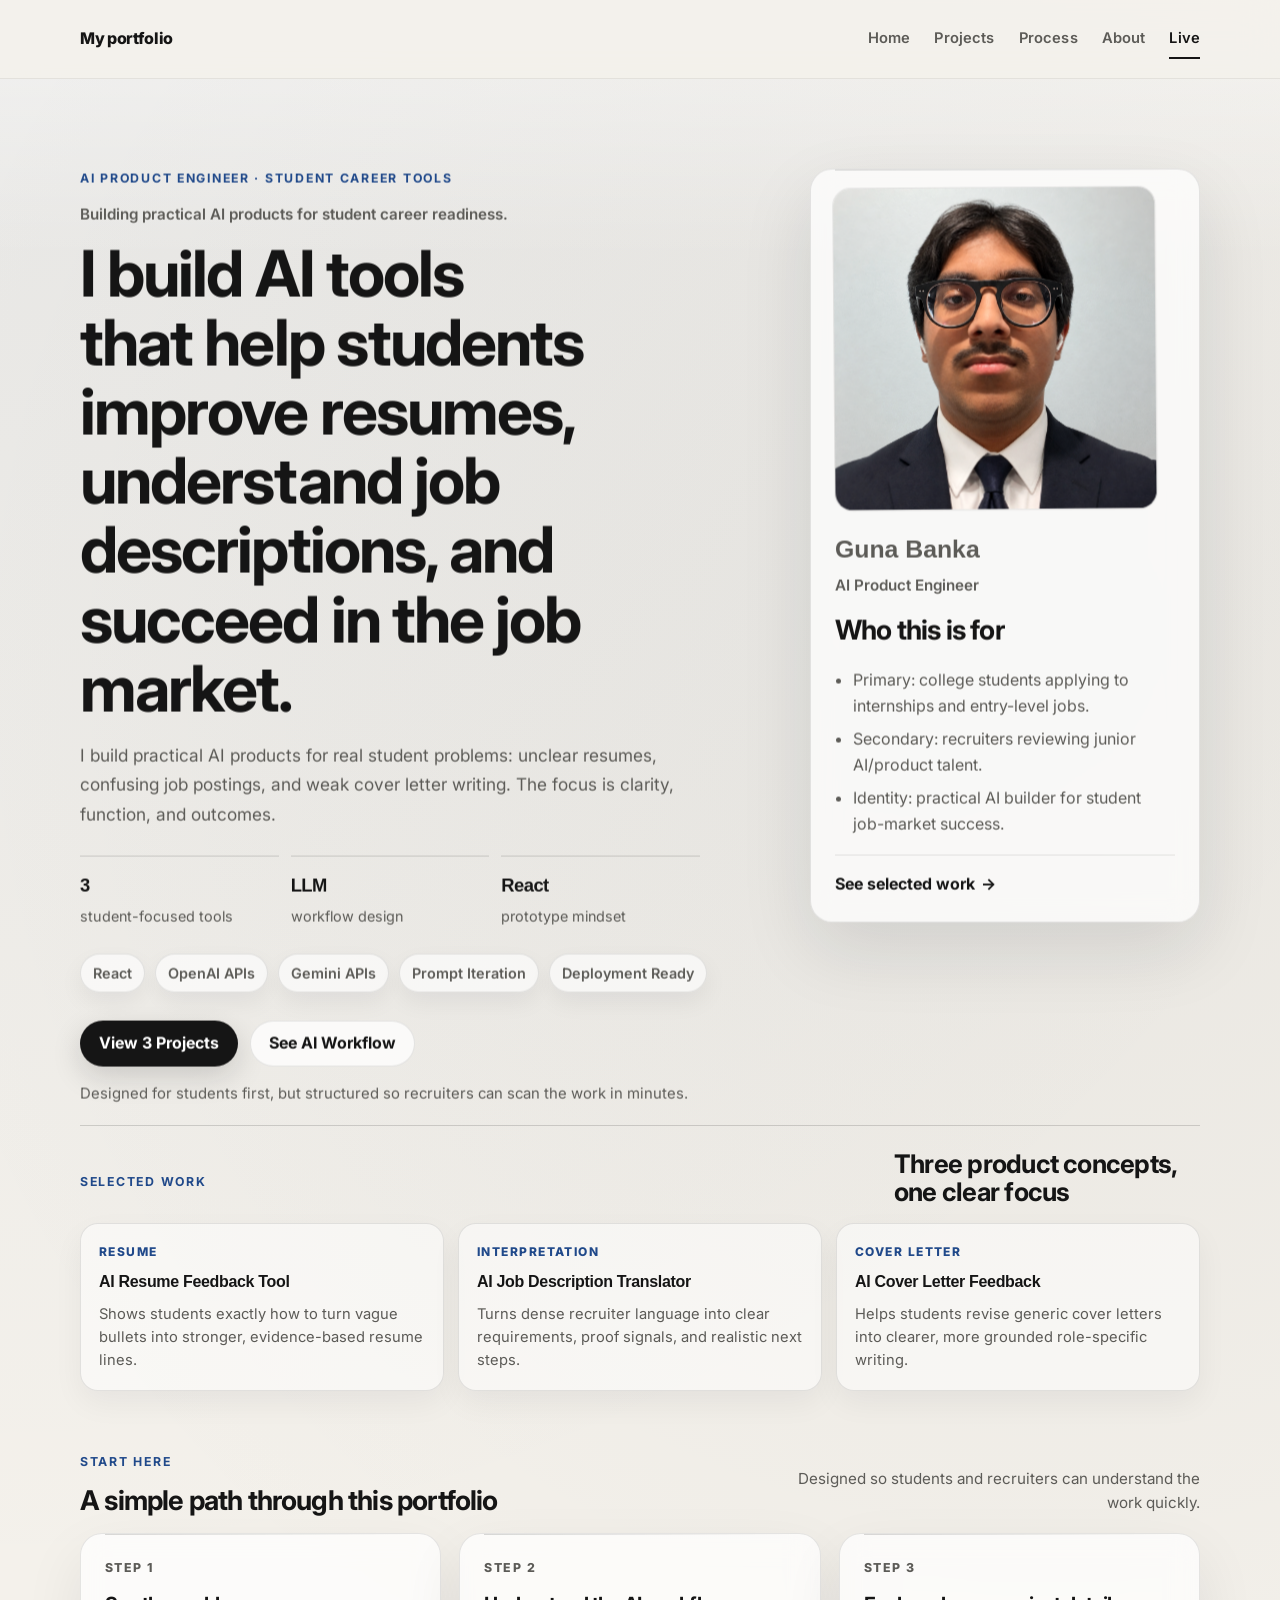
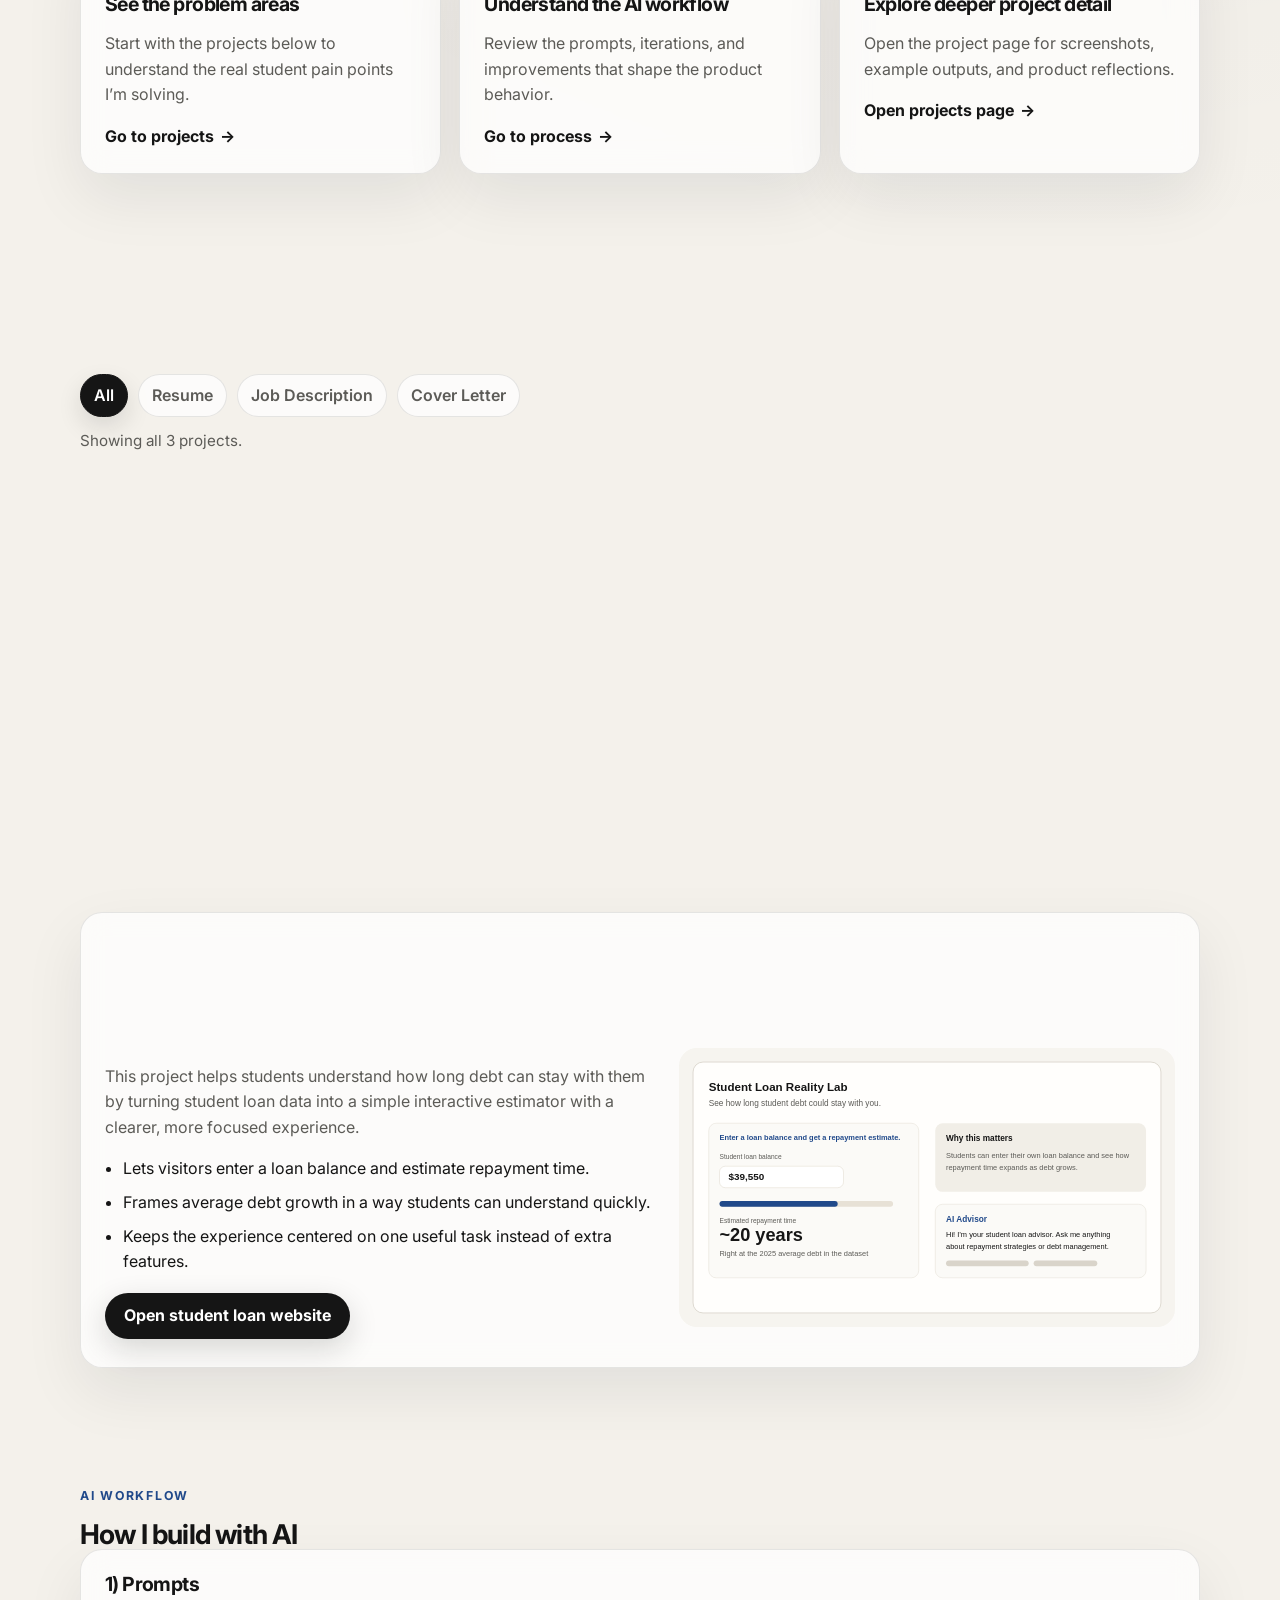
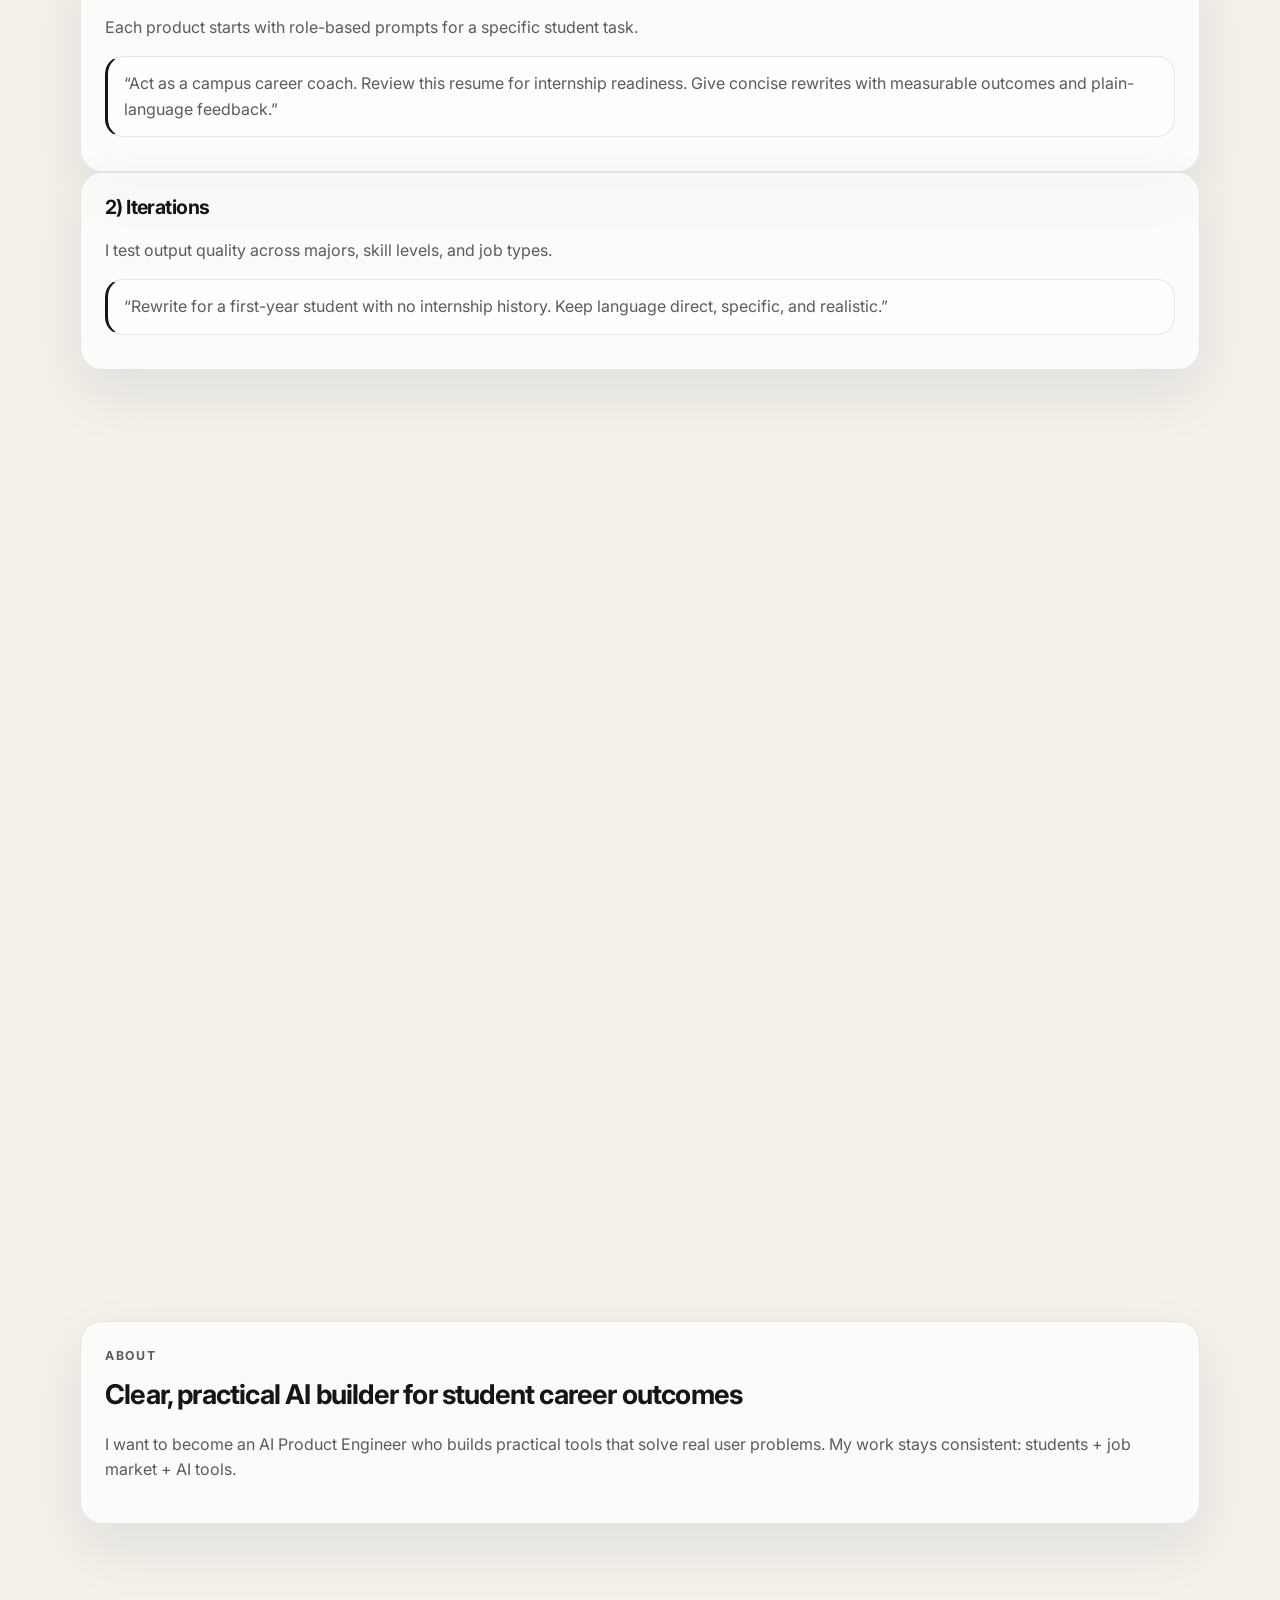
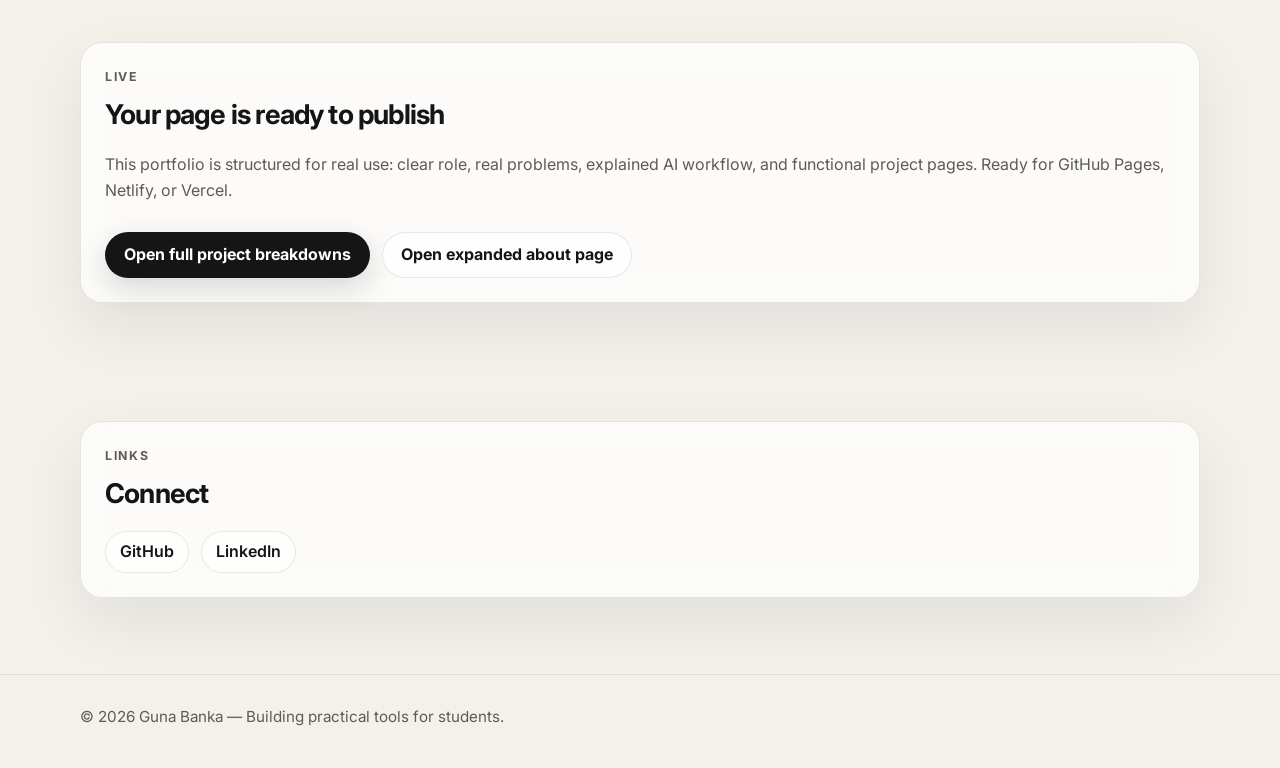
==== index.html @ b8209528 "Individual Porftfolio" ====
<!DOCTYPE html>
<html lang="en">
  <head>
    <meta charset="UTF-8" />
    <meta name="viewport" content="width=device-width, initial-scale=1.0" />
    <title>Guna Banka | AI Product Engineer</title>
    <meta
      name="description"
      content="Portfolio of Guna Banka, an AI Product Engineer building practical AI tools for students entering the job market."
    />
    <link rel="icon" href="images/favicon.svg" type="image/svg+xml" />
    <link rel="stylesheet" href="styles.css" />
  </head>
  <body>
    <a class="skip-link" href="#main">Skip to content</a>

    <header class="site-header">
      <div class="container nav-wrap">
        <a class="site-title" href="index.html">My portfolio</a>
        <button class="menu-btn" data-menu-btn aria-label="Open menu" aria-expanded="false">Menu</button>
        <nav class="nav-links" data-nav aria-label="Main navigation">
          <a href="#main" aria-current="page">Home</a>
          <a href="#proof">Projects</a>
          <a href="#process">Process</a>
          <a href="#about">About</a>
          <a href="#live">Live</a>
        </nav>
      </div>
    </header>

    <main id="main">
      <section class="hero">
        <div class="container hero-grid">
          <div class="hero-copy">
            <p class="kicker">AI Product Engineer · Student Career Tools</p>
            <p class="hero-intro">Building practical AI products for student career readiness.</p>
            <h1>I build AI tools that help students improve resumes, understand job descriptions, and succeed in the job market.</h1>
            <p class="lead">
              I build practical AI products for real student problems: unclear resumes, confusing job postings, and weak
              cover letter writing. The focus is clarity, function, and outcomes.
            </p>
            <div class="hero-meta" aria-label="Portfolio summary">
              <div class="hero-meta-item">
                <span class="hero-meta-value">3</span>
                <span class="hero-meta-label">student-focused tools</span>
              </div>
              <div class="hero-meta-item">
                <span class="hero-meta-value">LLM</span>
                <span class="hero-meta-label">workflow design</span>
              </div>
              <div class="hero-meta-item">
                <span class="hero-meta-value">React</span>
                <span class="hero-meta-label">prototype mindset</span>
              </div>
            </div>
            <div class="pill-row" aria-label="Core skills and tools">
              <span class="pill">React</span>
              <span class="pill">OpenAI APIs</span>
              <span class="pill">Gemini APIs</span>
              <span class="pill">Prompt Iteration</span>
              <span class="pill">Deployment Ready</span>
            </div>
            <div class="btn-row">
              <a class="btn btn-primary" href="#proof">View 3 Projects</a>
              <a class="btn btn-secondary" href="#process">See AI Workflow</a>
            </div>
            <p class="hero-supporting-note">Designed for students first, but structured so recruiters can scan the work in minutes.</p>
          </div>

          <aside class="card hero-card" aria-label="What problems I solve">
            <img
              class="profile-photo"
              src="images/Profile-Picture.png"
              alt="Guna Banka professional headshot"
            />
            <div class="hero-identity">
              <p class="hero-name">Guna Banka</p>
              <p class="hero-role">AI Product Engineer</p>
            </div>
            <h2>Who this is for</h2>
            <ul>
              <li>Primary: college students applying to internships and entry-level jobs.</li>
              <li>Secondary: recruiters reviewing junior AI/product talent.</li>
              <li>Identity: practical AI builder for student job-market success.</li>
            </ul>
            <div class="hero-card-footer">
              <a class="project-link" href="#proof">See selected work</a>
            </div>
          </aside>
        </div>
        <div class="container featured-strip-wrap">
          <section class="featured-strip" aria-labelledby="featured-strip-title">
            <div class="featured-strip-head">
              <p class="kicker">Selected Work</p>
              <h2 id="featured-strip-title">Three product concepts, one clear focus</h2>
            </div>
            <div class="featured-strip-grid">
              <a class="featured-item" href="projects.html#resume-feedback">
                <span class="featured-label">Resume</span>
                <strong>AI Resume Feedback Tool</strong>
                <span>Shows students exactly how to turn vague bullets into stronger, evidence-based resume lines.</span>
              </a>
              <a class="featured-item" href="projects.html#job-translator">
                <span class="featured-label">Interpretation</span>
                <strong>AI Job Description Translator</strong>
                <span>Turns dense recruiter language into clear requirements, proof signals, and realistic next steps.</span>
              </a>
              <a class="featured-item" href="projects.html#cover-letter-feedback">
                <span class="featured-label">Cover Letter</span>
                <strong>AI Cover Letter Feedback</strong>
                <span>Helps students revise generic cover letters into clearer, more grounded role-specific writing.</span>
              </a>
            </div>
          </section>
        </div>
      </section>

      <section class="section section-tight" aria-labelledby="start-here-title">
        <div class="container">
          <div class="section-head-inline">
            <div>
              <p class="kicker">Start Here</p>
              <h2 class="section-title" id="start-here-title">A simple path through this portfolio</h2>
            </div>
            <p class="section-caption">Designed so students and recruiters can understand the work quickly.</p>
          </div>
          <div class="grid journey-grid">
            <article class="card journey-card">
              <p class="step-tag">Step 1</p>
              <h3>See the problem areas</h3>
              <p>Start with the projects below to understand the real student pain points I’m solving.</p>
              <a class="project-link" href="#proof">Go to projects</a>
            </article>
            <article class="card journey-card">
              <p class="step-tag">Step 2</p>
              <h3>Understand the AI workflow</h3>
              <p>Review the prompts, iterations, and improvements that shape the product behavior.</p>
              <a class="project-link" href="#process">Go to process</a>
            </article>
            <article class="card journey-card">
              <p class="step-tag">Step 3</p>
              <h3>Explore deeper project detail</h3>
              <p>Open the project page for screenshots, example outputs, and product reflections.</p>
              <a class="project-link" href="projects.html">Open projects page</a>
            </article>
          </div>
        </div>
      </section>

      <section class="section" id="proof">
        <div class="container">
          <div class="section-head-inline">
            <div>
              <p class="kicker">Proof</p>
              <h2 class="section-title">Projects that solve real student problems</h2>
            </div>
            <p class="section-caption">Filter by task area to narrow the view.</p>
          </div>
          <div class="filter-row" role="group" aria-label="Filter projects">
            <button class="filter-btn active" data-filter="all" type="button">All</button>
            <button class="filter-btn" data-filter="resume" type="button">Resume</button>
            <button class="filter-btn" data-filter="job" type="button">Job Description</button>
            <button class="filter-btn" data-filter="cover-letter" type="button">Cover Letter</button>
          </div>
          <p class="status-text" id="filterStatus" aria-live="polite">Showing all 3 projects.</p>
          <div class="grid projects-grid">
            <article class="card project-card" data-category="resume">
              <h3>AI Resume Feedback Tool</h3>
              <p>
                Students often undersell what they have done. This tool scores resume strength, flags weak bullets, and
                rewrites them with clearer action, evidence, and impact.
              </p>
              <p class="project-meta">React + OpenAI API + scoring rubric + deployed prototype</p>
              <a class="project-link" href="projects.html#resume-feedback">View project details</a>
            </article>

            <article class="card project-card" data-category="job">
              <h3>AI Job Description Translator</h3>
              <p>
                Job postings are often written for experienced applicants. This tool translates requirements into plain
                language, highlights what proof matters, and gives students a realistic preparation plan.
              </p>
              <p class="project-meta">React + Gemini API + structured extraction + action-plan workflow</p>
              <a class="project-link" href="projects.html#job-translator">View project details</a>
            </article>

            <article class="card project-card" data-category="cover-letter">
              <h3>AI Cover Letter Feedback</h3>
              <p>
                Students struggle to make cover letters feel specific and believable. This tool rewrites weak drafts using
                job context, resume evidence, and clearer revision guidance.
              </p>
              <p class="project-meta">React + OpenAI API + grounding checks + prompt evaluation loop</p>
              <a class="project-link" href="projects.html#cover-letter-feedback">View project details</a>
            </article>
          </div>
        </div>
      </section>

      <section class="section" id="other-help">
        <div class="container card support-project-card">
          <div class="section-head-inline">
            <div>
              <p class="kicker">Other Support</p>
              <h2 class="section-title">Other ways I help students: Building a website to help students with student loan</h2>
            </div>
            <p class="section-caption">An interactive student debt estimator that makes repayment timelines easier to understand.</p>
          </div>
          <div class="support-project-grid">
            <div>
              <p>
                This project helps students understand how long debt can stay with them by turning student loan data into a
                simple interactive estimator with a clearer, more focused experience.
              </p>
              <ul class="list-check">
                <li>Lets visitors enter a loan balance and estimate repayment time.</li>
                <li>Frames average debt growth in a way students can understand quickly.</li>
                <li>Keeps the experience centered on one useful task instead of extra features.</li>
              </ul>
              <div class="btn-row">
                <a class="btn btn-primary" href="student-loans.html">Open student loan website</a>
              </div>
            </div>
            <a class="screenshot screenshot-trigger" href="student-loans.html" aria-label="Open the student loan estimator page">
              <img class="project-demo-image" src="images/student-loan-estimator-demo.svg" alt="Preview of the student loan estimator page with repayment estimate cards" />
            </a>
          </div>
        </div>
      </section>

      <section class="section" id="process">
        <div class="container">
          <p class="kicker">AI Workflow</p>
          <h2 class="section-title">How I build with AI</h2>
          <div class="about-grid">
            <article class="card">
              <h3>1) Prompts</h3>
              <p>Each product starts with role-based prompts for a specific student task.</p>
              <div class="prompt-box">
                “Act as a campus career coach. Review this resume for internship readiness. Give concise rewrites with
                measurable outcomes and plain-language feedback.”
              </div>
            </article>

            <article class="card">
              <h3>2) Iterations</h3>
              <p>I test output quality across majors, skill levels, and job types.</p>
              <div class="prompt-box">
                “Rewrite for a first-year student with no internship history. Keep language direct, specific, and realistic.”
              </div>
            </article>
          </div>

          <article class="card process-improvements">
            <h3>3) Improvements</h3>
            <ul class="list-check">
              <li>Reduced vague outputs with structured response templates.</li>
              <li>Improved relevance using job-specific context injection.</li>
              <li>Added rubric checks for clarity, accuracy, and usefulness.</li>
            </ul>
          </article>

          <article class="card ai-demo-card">
            <h3>Interactive AI Demo</h3>
            <p>Try a mini simulation of how each tool transforms student input into clearer, easier-to-understand guidance.</p>
            <p class="status-text">Pick a tool, paste sample input, then run the demo to see a student-friendly explanation, rewrite, and next step.</p>
            <label for="demoTool">Tool</label>
            <select id="demoTool" class="demo-select">
              <option value="resume">Resume Feedback</option>
              <option value="job">Job Translator</option>
              <option value="cover-letter">Cover Letter Feedback</option>
            </select>
            <label for="demoInput">Input</label>
            <textarea id="demoInput" class="demo-input" rows="4" placeholder="Paste a resume bullet, job requirement, or draft response..."></textarea>
            <div class="btn-row">
              <button class="btn btn-primary" id="runDemo" type="button">Run Demo</button>
              <button class="btn btn-secondary" id="resetDemo" type="button">Reset</button>
            </div>
            <p class="status-text" id="demoStatus" aria-live="polite">Ready for input.</p>
            <div class="output-box" id="demoOutput" aria-live="polite">Run the demo to see a plain-language explanation, improved version, and clear next step.</div>
          </article>
        </div>
      </section>

      <section class="section" id="about">
        <div class="container card">
          <p class="kicker">About</p>
          <h2>Clear, practical AI builder for student career outcomes</h2>
          <p>
            I want to become an AI Product Engineer who builds practical tools that solve real user problems. My work
            stays consistent: students + job market + AI tools.
          </p>
        </div>
      </section>

      <section class="section" id="live">
        <div class="container card">
          <p class="kicker">Live</p>
          <h2>Your page is ready to publish</h2>
          <p>
            This portfolio is structured for real use: clear role, real problems, explained AI workflow, and functional
            project pages. Ready for GitHub Pages, Netlify, or Vercel.
          </p>
          <div class="btn-row">
            <a class="btn btn-primary" href="projects.html">Open full project breakdowns</a>
            <a class="btn btn-secondary" href="about.html">Open expanded about page</a>
          </div>
        </div>
      </section>

      <section class="section">
        <div class="container card">
          <p class="kicker">Links</p>
          <h2>Connect</h2>
          <div class="external-links" aria-label="Portfolio links">
            <a class="ext-link" href="https://github.com/gdb22" target="_blank" rel="noopener noreferrer">GitHub</a>
            <a
              class="ext-link"
              href="https://www.linkedin.com/in/guna-banka-785179269/"
              target="_blank"
              rel="noopener noreferrer"
              >LinkedIn</a
            >
          </div>
        </div>
      </section>
    </main>

    <footer class="site-footer">
      <div class="container">© <span data-year></span> Guna Banka — Building practical tools for students.</div>
    </footer>

    <button class="back-to-top" type="button" id="backToTop" aria-label="Back to top">↑ Top</button>

    <script src="script.js"></script>
  </body>
</html>
---- styles.css ----
@import url("https://fonts.googleapis.com/css2?family=Inter:wght@400;500;600;700;800&display=swap");

:root {
  --bg: #f7f9ff;
  --surface: #ffffff;
  --surface-2: #eef4ff;
  --text: #111827;
  --muted: #44506a;
  --brand: #2563eb;
  --brand-2: #7c3aed;
  --ring: rgba(124, 58, 237, 0.35);
  --border: rgba(37, 99, 235, 0.2);
  --max: 1080px;
}

* {
  box-sizing: border-box;
}

html,
body {
  margin: 0;
  padding: 0;
  background: radial-gradient(circle at 85% 10%, rgba(124, 58, 237, 0.12), transparent 35%),
    radial-gradient(circle at 10% 20%, rgba(37, 99, 235, 0.12), transparent 30%), var(--bg);
  color: var(--text);
  font-family: "Inter", ui-sans-serif, system-ui, -apple-system, Segoe UI, Roboto, Helvetica, Arial, sans-serif;
  line-height: 1.6;
  scroll-behavior: smooth;
}

body.has-modal-open {
  overflow: hidden;
}

a {
  color: inherit;
  text-decoration: none;
}
@import url("https://fonts.googleapis.com/css2?family=Inter:wght@400;500;600;700;800&family=Manrope:wght@600;700;800&display=swap");

:root {
  --bg: #f4f1eb;
  --surface: rgba(255, 255, 255, 0.72);
  --surface-solid: #fbfaf7;
  --surface-2: #efebe4;
  --text: #151515;
  --muted: #5c5b57;
  --brand: #20498a;
  --brand-2: #0f1720;
  --ring: rgba(32, 73, 138, 0.24);
  --border: rgba(21, 21, 21, 0.1);
  --border-strong: rgba(21, 21, 21, 0.16);
  --shadow: 0 24px 60px rgba(16, 24, 40, 0.08);
  --max: 1120px;
  --radius: 22px;
  --reveal-distance-y: 28px;
  --reveal-distance-x: 34px;
  --reveal-scale-start: 0.94;
}

* {
  box-sizing: border-box;
}

html,
body {
  margin: 0;
  padding: 0;
  min-height: 100%;
  background:
    linear-gradient(to bottom, rgba(255, 255, 255, 0.45), rgba(255, 255, 255, 0)) 0 0 / 100% 260px no-repeat,
    radial-gradient(circle at top left, rgba(32, 73, 138, 0.06), transparent 28%),
    radial-gradient(circle at 82% 12%, rgba(15, 23, 32, 0.05), transparent 24%),
    var(--bg);
  color: var(--text);
  font-family: "Inter", ui-sans-serif, system-ui, -apple-system, BlinkMacSystemFont, "Segoe UI", sans-serif;
  line-height: 1.6;
  scroll-behavior: smooth;
}

body.has-modal-open {
  overflow: hidden;
}

a {
  color: inherit;
  text-decoration: none;
}

img {
  display: block;
  max-width: 100%;
}

.container {
  width: min(92%, var(--max));
  margin: 0 auto;
}

.skip-link {
  position: absolute;
  left: -9999px;
}

.skip-link:focus {
  left: 14px;
  top: 14px;
  z-index: 60;
  background: var(--surface-solid);
  border: 1px solid var(--border-strong);
  border-radius: 999px;
  padding: 9px 14px;
}

.site-header {
  position: sticky;
  top: 0;
  z-index: 30;
  background: rgba(244, 241, 235, 0.84);
  backdrop-filter: blur(18px);
  border-bottom: 1px solid rgba(21, 21, 21, 0.07);
}

.scroll-progress {
  --scroll-progress: 0;
  position: fixed;
  top: 0;
  left: 0;
  z-index: 80;
  width: 100%;
  height: 3px;
  pointer-events: none;
  transform-origin: left center;
  transform: scaleX(var(--scroll-progress));
  background: var(--progress-gradient, linear-gradient(90deg, var(--brand), var(--brand-2)));
  box-shadow: 0 0 18px rgba(32, 73, 138, 0.3);
}

body[data-page="home"] {
  --progress-gradient: linear-gradient(90deg, #20498a, #0f1720);
}

body[data-page="projects"] {
  --progress-gradient: linear-gradient(90deg, #20498a, #7c3aed);
}

body[data-page="about"] {
  --progress-gradient: linear-gradient(90deg, #4b5563, #20498a);
}

body[data-page="student-loans"] {
  --progress-gradient: linear-gradient(90deg, #20498a, #16a34a);
}

.nav-wrap {
  display: flex;
  align-items: center;
  justify-content: space-between;
  gap: 18px;
  min-height: 78px;
}

.brand {
  font-weight: 800;
  letter-spacing: 0.02em;
}

.brand span {
  color: var(--brand);
}

.nav-spacer {
  width: 1px;
  height: 1px;
}

.site-title {
  color: var(--text);
  font-family: "Manrope", "Inter", ui-sans-serif, system-ui, sans-serif;
  font-size: 1rem;
  font-weight: 800;
  letter-spacing: -0.02em;
}

.menu-btn {
  display: none;
  border: 1px solid var(--border);
  border-radius: 999px;
  background: rgba(255, 255, 255, 0.8);
  color: var(--text);
  font: inherit;
  font-weight: 600;
  padding: 9px 14px;
}

.nav-links {
  display: flex;
  align-items: center;
  gap: 24px;
}

.nav-links a {
  position: relative;
  color: var(--muted);
  font-size: 0.92rem;
  font-weight: 600;
  letter-spacing: 0.01em;
}

.nav-links a::after {
  content: "";
  position: absolute;
  left: 0;
  right: 0;
  bottom: -8px;
  height: 2px;
  background: var(--text);
  transform: scaleX(0);
  transform-origin: left;
  transition: transform 0.2s ease;
}

.nav-links a:hover,
.nav-links a[aria-current="page"] {
  color: var(--text);
}

.nav-links a:hover::after,
.nav-links a[aria-current="page"]::after {
  transform: scaleX(1);
}

.hero {
  padding: 92px 0 42px;
}

.hero-grid {
  display: grid;
  grid-template-columns: minmax(0, 1.28fr) minmax(320px, 0.72fr);
  gap: 36px;
  align-items: start;
}

.hero-copy {
  max-width: 720px;
}

.hero-premium {
  --hero-copy-shift: 0px;
  --hero-card-shift: 0px;
  --hero-photo-shift: 0px;
  --hero-photo-rotate: 0deg;
}

.hero-premium .hero-copy {
  transform: translate3d(0, var(--hero-copy-shift), 0);
  transition: transform 0.22s linear;
  will-change: transform;
}

.hero-premium .hero-card {
  transform: translate3d(0, var(--hero-card-shift), 0);
  transition: transform 0.22s linear, box-shadow 0.22s ease, border-color 0.22s ease;
  will-change: transform;
}

.hero-layer {
  opacity: 0;
  transform: translate3d(0, 18px, 0);
  filter: blur(8px);
  transition:
    opacity 0.72s cubic-bezier(0.22, 1, 0.36, 1),
    transform 0.9s cubic-bezier(0.22, 1, 0.36, 1),
    filter 0.7s ease;
  transition-delay: var(--hero-layer-delay, 0ms);
}

.hero-loaded .hero-layer {
  opacity: 1;
  transform: translate3d(0, 0, 0);
  filter: blur(0);
}

.kicker {
  margin: 0 0 14px;
  color: var(--brand);
  font-size: 0.77rem;
  font-weight: 700;
  letter-spacing: 0.14em;
  text-transform: uppercase;
}

.hero-intro {
  margin: 0 0 12px;
  color: var(--muted);
  font-size: 0.95rem;
  font-weight: 600;
}

h1,
h2,
h3,
h4 {
  margin-top: 0;
  color: var(--text);
  font-family: "Manrope", "Inter", ui-sans-serif, system-ui, sans-serif;
  line-height: 1.08;
  letter-spacing: -0.03em;
}

h1 {
  max-width: 12ch;
  margin-bottom: 18px;
  font-size: clamp(2.9rem, 5vw, 5.2rem);
}

h2 {
  font-size: clamp(1.7rem, 2vw, 2.15rem);
}

h3 {
  font-size: 1.22rem;
}

h4 {
  margin: 18px 0 10px;
  font-size: 0.98rem;
  letter-spacing: -0.01em;
}

.lead {
  max-width: 60ch;
  margin: 0;
  color: var(--muted);
  font-size: 1.08rem;
  line-height: 1.72;
}

.hero-meta {
  display: grid;
  grid-template-columns: repeat(3, minmax(0, 1fr));
  gap: 12px;
  max-width: 620px;
  margin-top: 26px;
}

.hero-meta-item {
  padding-top: 14px;
  border-top: 1px solid var(--border-strong);
}

.hero-loaded .hero-meta-item {
  transition-delay: var(--hero-layer-delay, 0ms);
}

.hero-meta-value {
  display: block;
  margin-bottom: 4px;
  color: var(--text);
  font-family: "Manrope", sans-serif;
  font-size: 1.15rem;
  font-weight: 800;
  letter-spacing: -0.03em;
}

.hero-meta-label {
  color: var(--muted);
  font-size: 0.9rem;
}

.card {
  background: var(--surface);
  border: 1px solid var(--border);
  border-radius: var(--radius);
  padding: 24px;
  box-shadow: var(--shadow);
  backdrop-filter: blur(14px);
  transition: transform 0.18s ease, box-shadow 0.18s ease, border-color 0.18s ease;
}

.card:hover {
  transform: translateY(-3px);
  border-color: var(--border-strong);
  box-shadow: 0 28px 70px rgba(16, 24, 40, 0.1);
}

.hero-card {
  position: relative;
  padding-top: 22px;
}

.hero-card::before,
.journey-card::before,
.project-card::before,
.ai-demo-card::before,
.process-improvements::before {
  content: "";
  position: absolute;
  left: 24px;
  right: 24px;
  top: 0;
  height: 1px;
  background: linear-gradient(90deg, var(--text), rgba(21, 21, 21, 0));
  opacity: 0.16;
}

.hero-card ul {
  margin: 0;
  padding-left: 18px;
  color: var(--muted);
}

.hero-card li + li {
  margin-top: 8px;
}

.hero-identity {
  margin-bottom: 18px;
}

.hero-name {
  margin: 0;
  font-family: "Manrope", sans-serif;
  font-size: 1.55rem;
  font-weight: 800;
}

.hero-role {
  margin: 4px 0 0;
  color: var(--muted);
  font-size: 0.95rem;
  font-weight: 600;
}

.hero-card-footer {
  margin-top: 18px;
  padding-top: 16px;
  border-top: 1px solid var(--border);
}

.profile-photo {
  width: 100%;
  max-width: 320px;
  aspect-ratio: 1 / 1;
  object-fit: cover;
  border-radius: 18px;
  border: 1px solid var(--border);
  margin-bottom: 18px;
  filter: saturate(0.96) contrast(1.02);
}

.hero-premium .profile-photo {
  transform: translate3d(0, var(--hero-photo-shift), 0) rotate(var(--hero-photo-rotate)) scale(1.01);
  transition: transform 0.24s linear, filter 0.22s ease;
  will-change: transform;
}

.hero-loaded .profile-photo {
  filter: saturate(1.02) contrast(1.03);
}

.pill-row {
  display: flex;
  flex-wrap: wrap;
  gap: 10px;
  margin-top: 24px;
}

.pill {
  border: 1px solid var(--border);
  border-radius: 999px;
  background: rgba(255, 255, 255, 0.62);
  padding: 7px 12px;
  color: var(--muted);
  font-size: 0.9rem;
  font-weight: 600;
}

.hero-loaded .pill {
  box-shadow: 0 10px 24px rgba(16, 24, 40, 0.06);
}

.btn-row {
  display: flex;
  flex-wrap: wrap;
  gap: 12px;
  margin-top: 28px;
}

.hero-supporting-note {
  margin: 16px 0 0;
  color: var(--muted);
  font-size: 0.93rem;
}

.btn,
.ext-link,
.jump-link,
.filter-btn,
.back-to-top {
  transition: transform 0.2s ease, background-color 0.2s ease, border-color 0.2s ease, color 0.2s ease, box-shadow 0.2s ease;
}

.btn {
  position: relative;
  display: inline-flex;
  align-items: center;
  justify-content: center;
  gap: 8px;
  min-height: 46px;
  border-radius: 999px;
  padding: 0 18px;
  border: 1px solid transparent;
  font: inherit;
  font-weight: 700;
  overflow: hidden;
}

.btn::after {
  content: "";
  position: absolute;
  inset: 0;
  background: linear-gradient(120deg, transparent 16%, rgba(255, 255, 255, 0.16), transparent 54%);
  transform: translateX(-130%);
  transition: transform 0.55s ease;
}

.btn:hover,
.ext-link:hover,
.jump-link:hover,
.filter-btn:hover,
.back-to-top:hover {
  transform: translateY(-2px);
}

.btn:hover::after {
  transform: translateX(130%);
}

.btn:active,
.ext-link:active,
.jump-link:active,
.filter-btn:active,
.back-to-top:active,
.screenshot-trigger:active {
  transform: translateY(0);
}

.btn-primary {
  background: var(--text);
  color: #fff;
  box-shadow: 0 10px 30px rgba(21, 21, 21, 0.16);
}

.btn-secondary {
  background: rgba(255, 255, 255, 0.76);
  border-color: var(--border);
  color: var(--text);
}

.external-links {
  display: flex;
  flex-wrap: wrap;
  gap: 12px;
  margin-top: 10px;
}

.ext-link,
.jump-link {
  display: inline-flex;
  align-items: center;
  min-height: 42px;
  padding: 0 14px;
  border: 1px solid var(--border);
  border-radius: 999px;
  background: rgba(255, 255, 255, 0.64);
  color: var(--text);
  font-weight: 600;
}

.ext-link:hover,
.jump-link:hover {
  border-color: var(--border-strong);
  box-shadow: 0 10px 24px rgba(16, 24, 40, 0.08);
}

.btn:focus-visible,
.nav-links a:focus-visible,
.menu-btn:focus-visible,
.project-link:focus-visible,
.ext-link:focus-visible,
.filter-btn:focus-visible,
.demo-select:focus-visible,
.demo-input:focus-visible,
.jump-link:focus-visible,
.screenshot-trigger:focus-visible,
.back-to-top:focus-visible,
.lightbox-close:focus-visible {
  outline: 3px solid var(--ring);
  outline-offset: 2px;
}

.featured-strip-wrap {
  margin-top: 28px;
}

.featured-strip {
  border-top: 1px solid var(--border-strong);
  padding-top: 24px;
}

.featured-strip-head {
  display: flex;
  align-items: end;
  justify-content: space-between;
  gap: 18px;
  margin-bottom: 18px;
}

.featured-strip-head h2 {
  max-width: 18ch;
  margin: 0;
  font-size: clamp(1.35rem, 2vw, 1.7rem);
}

.featured-strip-grid {
  display: grid;
  grid-template-columns: repeat(3, minmax(0, 1fr));
  gap: 14px;
}

.featured-item {
  display: grid;
  gap: 8px;
  min-height: 100%;
  padding: 18px;
  border: 1px solid var(--border);
  border-radius: 18px;
  background: rgba(255, 255, 255, 0.5);
  box-shadow: 0 12px 30px rgba(16, 24, 40, 0.05);
  transition: transform 0.22s ease, border-color 0.22s ease, box-shadow 0.22s ease, background-color 0.22s ease;
}

.featured-item:hover {
  transform: translateY(-3px);
  border-color: var(--border-strong);
  background: rgba(255, 255, 255, 0.74);
  box-shadow: 0 18px 36px rgba(16, 24, 40, 0.08);
}

.featured-item strong {
  color: var(--text);
  font-family: "Manrope", sans-serif;
  font-size: 1rem;
  letter-spacing: -0.02em;
}

.featured-item span:last-child {
  color: var(--muted);
  font-size: 0.92rem;
  line-height: 1.55;
}

.featured-label {
  color: var(--brand);
  font-size: 0.75rem;
  font-weight: 800;
  letter-spacing: 0.12em;
  text-transform: uppercase;
}

.support-project-grid {
  display: grid;
  grid-template-columns: minmax(0, 1fr) minmax(320px, 0.9fr);
  gap: 22px;
  align-items: start;
}

.support-project-card .btn-row {
  margin-top: 18px;
}

.section {
  padding: 42px 0 76px;
}

.story-section {
  transition: opacity 0.45s ease, transform 0.45s ease;
}

.story-section.section-in-view {
  opacity: 1;
}

.story-section.section-in-view .section-title,
.story-section.section-in-view h2,
.story-section.section-in-view h3 {
  text-shadow: 0 8px 28px rgba(255, 255, 255, 0.14);
}

body[data-page="projects"] .story-section.section-in-view .section-title,
body[data-page="projects"] .story-section.section-in-view h2,
body[data-page="projects"] .story-section.section-in-view h3 {
  text-shadow: 0 10px 28px rgba(124, 58, 237, 0.12);
}

body[data-page="about"] .story-section.section-in-view .section-title,
body[data-page="about"] .story-section.section-in-view h2,
body[data-page="about"] .story-section.section-in-view h3 {
  text-shadow: none;
}

.section-tight {
  padding-top: 8px;
}

.section-title {
  margin-bottom: 0;
}

.section-head-inline {
  display: flex;
  align-items: end;
  justify-content: space-between;
  gap: 18px;
  margin-bottom: 18px;
}

.section-caption,
.status-text,
.mini-label,
.breadcrumb {
  margin: 0;
  color: var(--muted);
  font-size: 0.95rem;
}

.section-caption {
  max-width: 26rem;
  text-align: right;
}

.grid {
  display: grid;
  gap: 18px;
}

.journey-grid,
.projects-grid,
.about-grid {
  grid-template-columns: repeat(3, minmax(0, 1fr));
}

.about-grid {
  grid-template-columns: repeat(2, minmax(0, 1fr));
}

.journey-card,
.project-card {
  position: relative;
  min-height: 100%;
}

.step-tag {
  margin: 0 0 16px;
  color: var(--brand);
  font-size: 0.77rem;
  font-weight: 800;
  letter-spacing: 0.12em;
  text-transform: uppercase;
}

.breadcrumb {
  margin-bottom: 18px;
}

.breadcrumb a {
  color: var(--text);
}

.project-jump-nav {
  display: flex;
  flex-wrap: wrap;
  gap: 10px;
  margin-top: 24px;
}

.filter-row {
  display: flex;
  flex-wrap: wrap;
  gap: 10px;
  margin-bottom: 12px;
}

.filter-btn {
  border: 1px solid var(--border);
  border-radius: 999px;
  background: rgba(255, 255, 255, 0.72);
  color: var(--muted);
  cursor: pointer;
  font: inherit;
  font-weight: 600;
  padding: 8px 13px;
}

.filter-btn.active {
  background: var(--text);
  border-color: var(--text);
  color: #fff;
  box-shadow: 0 10px 24px rgba(21, 21, 21, 0.12);
}

.project-card h3,
.journey-card h3 {
  margin-bottom: 10px;
}

.project-card p,
.journey-card p,
.card p {
  color: var(--muted);
}

.project-meta {
  margin-bottom: 14px;
  color: var(--text);
  font-size: 0.87rem;
  font-weight: 700;
  letter-spacing: 0.02em;
  text-transform: uppercase;
}

.project-link {
  display: inline-flex;
  align-items: center;
  gap: 6px;
  color: var(--text);
  font-weight: 700;
}

.project-link::after {
  content: "→";
  transition: transform 0.18s ease;
}

.project-link:hover::after {
  transform: translateX(3px);
}

.project-card.is-hidden {
  display: none;
}

.process-improvements,
.ai-demo-card {
  position: relative;
  margin-top: 18px;
}

.demo-select,
.demo-input {
  width: 100%;
  margin-top: 6px;
  margin-bottom: 14px;
  border: 1px solid var(--border);
  border-radius: 18px;
  background: rgba(255, 255, 255, 0.72);
  color: var(--text);
  font: inherit;
  padding: 12px 14px;
}

.demo-input {
  min-height: 108px;
  resize: vertical;
}

.scroll-parallax {
  transform: translate3d(0, var(--parallax-y, 0px), 0);
  transition: transform 0.18s linear;
  will-change: transform;
}

.reveal {
  --reveal-delay: 0ms;
  opacity: 0;
  filter: blur(10px);
  transform: translate3d(0, var(--reveal-distance-y), 0) scale(calc(var(--reveal-scale-start) + 0.045));
  transition:
    opacity 0.8s cubic-bezier(0.22, 1, 0.36, 1),
    transform 0.9s cubic-bezier(0.22, 1, 0.36, 1),
    filter 0.75s ease;
  transition-delay: var(--reveal-delay);
}

.reveal[data-reveal="left"] {
  transform: translate3d(calc(var(--reveal-distance-x) * -1), 0, 0) scale(calc(var(--reveal-scale-start) + 0.045));
}

.reveal[data-reveal="right"] {
  transform: translate3d(var(--reveal-distance-x), 0, 0) scale(calc(var(--reveal-scale-start) + 0.045));
}

.reveal[data-reveal="up"] {
  transform: translate3d(0, var(--reveal-distance-y), 0) scale(calc(var(--reveal-scale-start) + 0.045));
}

.reveal[data-reveal="scale"] {
  transform: translate3d(0, calc(var(--reveal-distance-y) * 0.64), 0) scale(var(--reveal-scale-start));
}

.reveal.visible {
  opacity: 1;
  filter: blur(0);
  transform: translate3d(0, 0, 0) scale(1);
}

.section-in-view .card,
.section-in-view .project-card,
.section-in-view .screenshot {
  box-shadow: 0 28px 72px rgba(16, 24, 40, 0.11);
}

body[data-page="about"] .section-in-view .card,
body[data-page="about"] .section-in-view .project-card,
body[data-page="about"] .section-in-view .screenshot {
  box-shadow: 0 22px 56px rgba(16, 24, 40, 0.08);
}

body[data-page="projects"] .section-in-view .card,
body[data-page="projects"] .section-in-view .project-card,
body[data-page="projects"] .section-in-view .screenshot {
  box-shadow: 0 32px 82px rgba(32, 73, 138, 0.12);
}

.page-hero {
  padding: 84px 0 24px;
}

.page-hero .lead {
  max-width: 54rem;
}

.loan-hero-grid,
.loan-tool-grid,
.loan-results-grid {
  display: grid;
  gap: 18px;
}

.loan-hero-grid {
  grid-template-columns: minmax(0, 1.2fr) minmax(320px, 0.8fr);
  align-items: start;
}

.loan-tool-grid {
  grid-template-columns: minmax(280px, 0.92fr) minmax(0, 1.08fr);
  align-items: start;
}

.loan-results-grid {
  grid-template-columns: repeat(3, minmax(0, 1fr));
}

.loan-summary-card,
.loan-result-card {
  min-height: 100%;
}

.loan-tool-card {
  padding: 28px;
}

.loan-tool-card label {
  display: inline-block;
  margin-bottom: 8px;
  color: var(--text);
  font-size: 0.95rem;
  font-weight: 700;
}

.loan-range {
  width: 100%;
  margin-top: 4px;
  accent-color: var(--brand);
}

.loan-result-card h3 {
  margin-bottom: 8px;
  font-size: clamp(1.45rem, 2vw, 1.9rem);
}

.loan-result-card p {
  margin-bottom: 0;
}

.screenshot {
  aspect-ratio: 16 / 9;
  margin-bottom: 16px;
  overflow: hidden;
  border: 1px solid var(--border);
  border-radius: 18px;
  background: #f6f4ef;
  box-shadow: inset 0 0 0 1px rgba(255, 255, 255, 0.65);
}

.screenshot-trigger {
  width: 100%;
  padding: 0;
  border: 0;
  cursor: zoom-in;
  transition: transform 0.22s ease, box-shadow 0.22s ease;
}

.screenshot-trigger:hover {
  transform: translateY(-2px);
  box-shadow: 0 16px 34px rgba(16, 24, 40, 0.08);
}

.project-demo-image {
  width: 100%;
  height: 100%;
  object-fit: cover;
}

.project-visual-note {
  margin: -2px 0 22px;
  padding: 15px 17px;
  border: 1px solid rgba(21, 21, 21, 0.08);
  border-radius: 16px;
  background: rgba(255, 255, 255, 0.56);
}

.project-visual-note p {
  margin: 0;
  color: var(--muted);
  line-height: 1.62;
}

.project-visual-label {
  margin-bottom: 6px !important;
  color: var(--text) !important;
  font-size: 0.8rem;
  font-weight: 800;
  letter-spacing: 0.1em;
  text-transform: uppercase;
}

.prompt-box,
.output-box {
  border-radius: 18px;
  border: 1px solid var(--border);
  background: rgba(255, 255, 255, 0.62);
}

.prompt-box {
  margin: 10px 0;
  padding: 14px 16px;
  color: var(--muted);
  border-left: 3px solid var(--text);
}

.output-box {
  padding: 14px 16px;
  margin: 12px 0 16px;
}

.demo-result {
  display: grid;
  gap: 14px;
}

.demo-result-label {
  margin: 0;
  color: var(--brand);
  font-size: 0.78rem;
  font-weight: 800;
  letter-spacing: 0.12em;
  text-transform: uppercase;
}

.demo-result-summary {
  margin: 0;
  color: var(--text);
  font-weight: 700;
}

.demo-result-section {
  padding-top: 12px;
  border-top: 1px solid rgba(21, 21, 21, 0.08);
}

.demo-result-section h4 {
  margin-top: 0;
}

.demo-result-rewrite {
  border-left: 3px solid var(--brand);
  border-radius: 0 14px 14px 0;
  background: rgba(32, 73, 138, 0.06);
  padding: 12px 14px;
  color: var(--text);
  font-weight: 500;
}

.demo-result-list {
  color: var(--muted);
}

.output-box p {
  margin: 0 0 8px;
}

.output-box p:last-child {
  margin-bottom: 0;
}

.list-check {
  margin: 0;
  padding-left: 18px;
}

.list-check li + li {
  margin-top: 8px;
}

.site-footer {
  border-top: 1px solid rgba(21, 21, 21, 0.08);
  padding: 30px 0 38px;
  color: var(--muted);
  font-size: 0.95rem;
}

.back-to-top {
  position: fixed;
  right: 18px;
  bottom: 18px;
  z-index: 40;
  border: 1px solid var(--border-strong);
  border-radius: 999px;
  background: rgba(21, 21, 21, 0.94);
  color: #fff;
  padding: 10px 14px;
  font-weight: 700;
  opacity: 0;
  pointer-events: none;
  transform: translateY(10px);
}

.btn.is-running {
  pointer-events: none;
  opacity: 0.92;
}

.btn.is-running::after {
  transform: translateX(130%);
  animation: buttonShimmer 1.1s linear infinite;
}

@keyframes buttonShimmer {
  0% {
    transform: translateX(-130%);
  }
  100% {
    transform: translateX(130%);
  }
}

.back-to-top.visible {
  opacity: 1;
  pointer-events: auto;
  transform: translateY(0);
}

.lightbox {
  position: fixed;
  inset: 0;
  z-index: 60;
}

.lightbox-backdrop {
  position: absolute;
  inset: 0;
  background: rgba(15, 23, 32, 0.72);
}

.lightbox-dialog {
  position: relative;
  width: min(92vw, 1120px);
  margin: 4vh auto;
  padding: 14px;
  border-radius: 24px;
  background: #fff;
  box-shadow: 0 30px 80px rgba(16, 24, 40, 0.3);
}

.lightbox-close {
  position: absolute;
  top: 12px;
  right: 12px;
  width: 40px;
  height: 40px;
  border: 1px solid var(--border);
  border-radius: 999px;
  background: rgba(255, 255, 255, 0.96);
  color: var(--text);
  font-size: 1.5rem;
  cursor: pointer;
}

.lightbox-image {
  width: 100%;
  height: auto;
  border-radius: 16px;
}

@media (prefers-reduced-motion: reduce) {
  *,
  *::before,
  *::after {
    animation: none !important;
    transition-duration: 0.01ms !important;
    scroll-behavior: auto !important;
  }

  .reveal {
    opacity: 1;
    filter: none;
    transform: none;
  }

  .hero-layer {
    opacity: 1;
    filter: none;
    transform: none;
  }

  .scroll-parallax {
    transform: none;
  }

  .hero-premium .hero-copy,
  .hero-premium .hero-card,
  .hero-premium .profile-photo {
    transform: none;
  }

  .scroll-progress {
    display: none;
  }
}

@media (max-width: 960px) {
  .hero-grid,
  .journey-grid,
  .projects-grid,
  .about-grid,
  .hero-meta,
  .featured-strip-grid,
  .support-project-grid,
  .loan-hero-grid,
  .loan-tool-grid,
  .loan-results-grid {
    grid-template-columns: 1fr;
  }

  h1 {
    max-width: none;
  }

  .section-head-inline {
    align-items: start;
    flex-direction: column;
  }

  .section-caption {
    text-align: left;
  }

  .featured-strip-head {
    align-items: start;
    flex-direction: column;
  }
}

@media (max-width: 860px) {
  .menu-btn {
    display: inline-flex;
  }

  .nav-links {
    position: absolute;
    left: 0;
    right: 0;
    top: 78px;
    display: none;
    flex-direction: column;
    align-items: flex-start;
    gap: 14px;
    padding: 18px 4%;
    background: rgba(244, 241, 235, 0.98);
    border-bottom: 1px solid var(--border);
  }

  .nav-links.open {
    display: flex;
  }

  .nav-links a::after {
    bottom: -4px;
  }

  .hero {
    padding-top: 70px;
  }

  .page-hero {
    padding-top: 68px;
  }

  .section {
    padding: 34px 0 60px;
  }

  .card {
    padding: 20px;
  }

  .project-visual-note {
    margin-bottom: 18px;
    padding: 14px 15px;
  }

  .lightbox-dialog {
    width: min(94vw, 1120px);
    margin-top: 8vh;
    padding: 12px;
  }
}

@media (max-width: 640px) {
  .hero {
    padding: 62px 0 28px;
  }

  .page-hero {
    padding: 60px 0 18px;
  }

  h1 {
    font-size: clamp(2.35rem, 10vw, 3.25rem);
  }

  .hero-meta {
    gap: 10px;
    margin-top: 22px;
  }

  .hero-meta-item {
    padding-top: 12px;
  }

  .pill-row {
    gap: 8px;
    margin-top: 20px;
  }

  .pill {
    font-size: 0.84rem;
    padding: 6px 10px;
  }

  .btn-row,
  .filter-row,
  .project-jump-nav {
    gap: 10px;
  }

  .btn-row .btn,
  .filter-row .filter-btn,
  .project-jump-nav .jump-link {
    width: 100%;
    justify-content: center;
  }

  .featured-item {
    padding: 16px;
  }

  .featured-item strong {
    font-size: 0.98rem;
  }

  .section-head-inline {
    gap: 12px;
    margin-bottom: 16px;
  }

  .section-caption,
  .status-text,
  .mini-label,
  .breadcrumb,
  .project-visual-note p {
    font-size: 0.92rem;
  }

  .loan-tool-card {
    padding: 22px 18px;
  }

  .lightbox-dialog {
    width: min(96vw, 1120px);
    margin-top: 10vh;
    padding: 10px;
  }
}
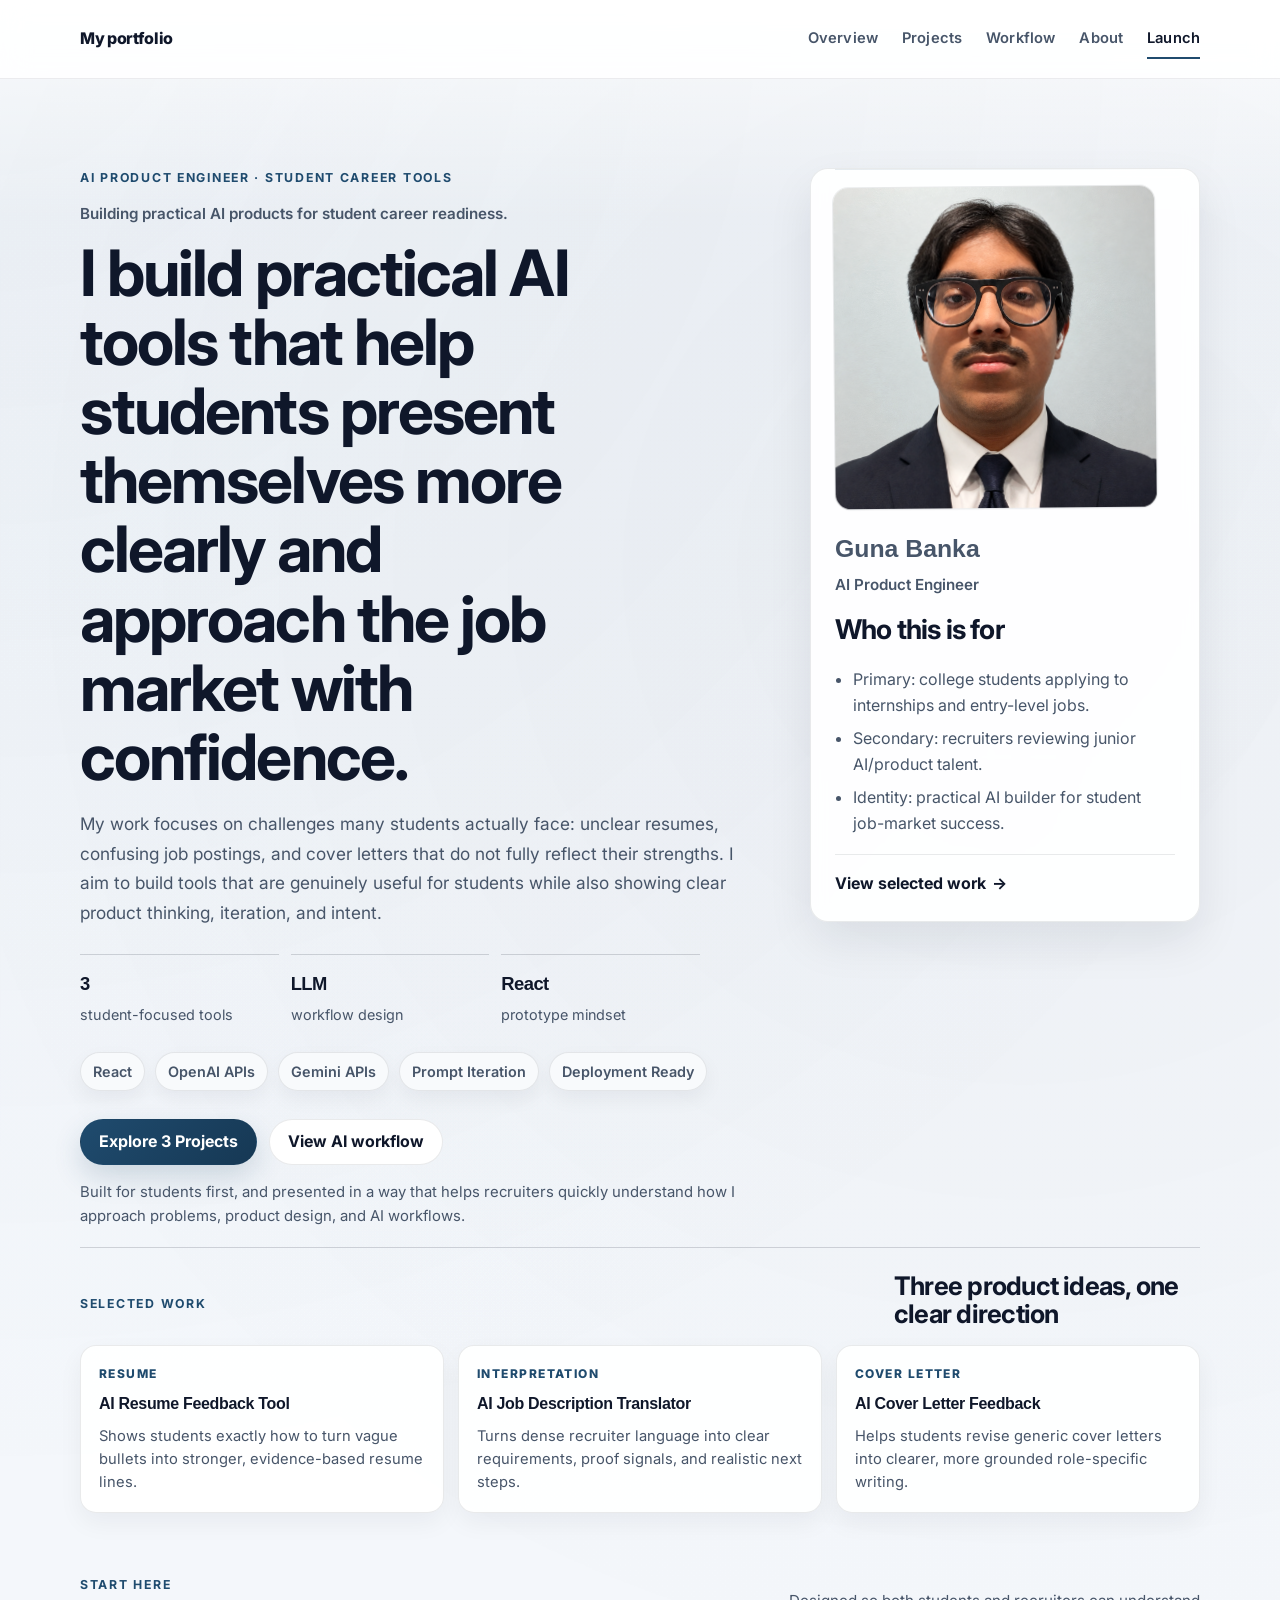
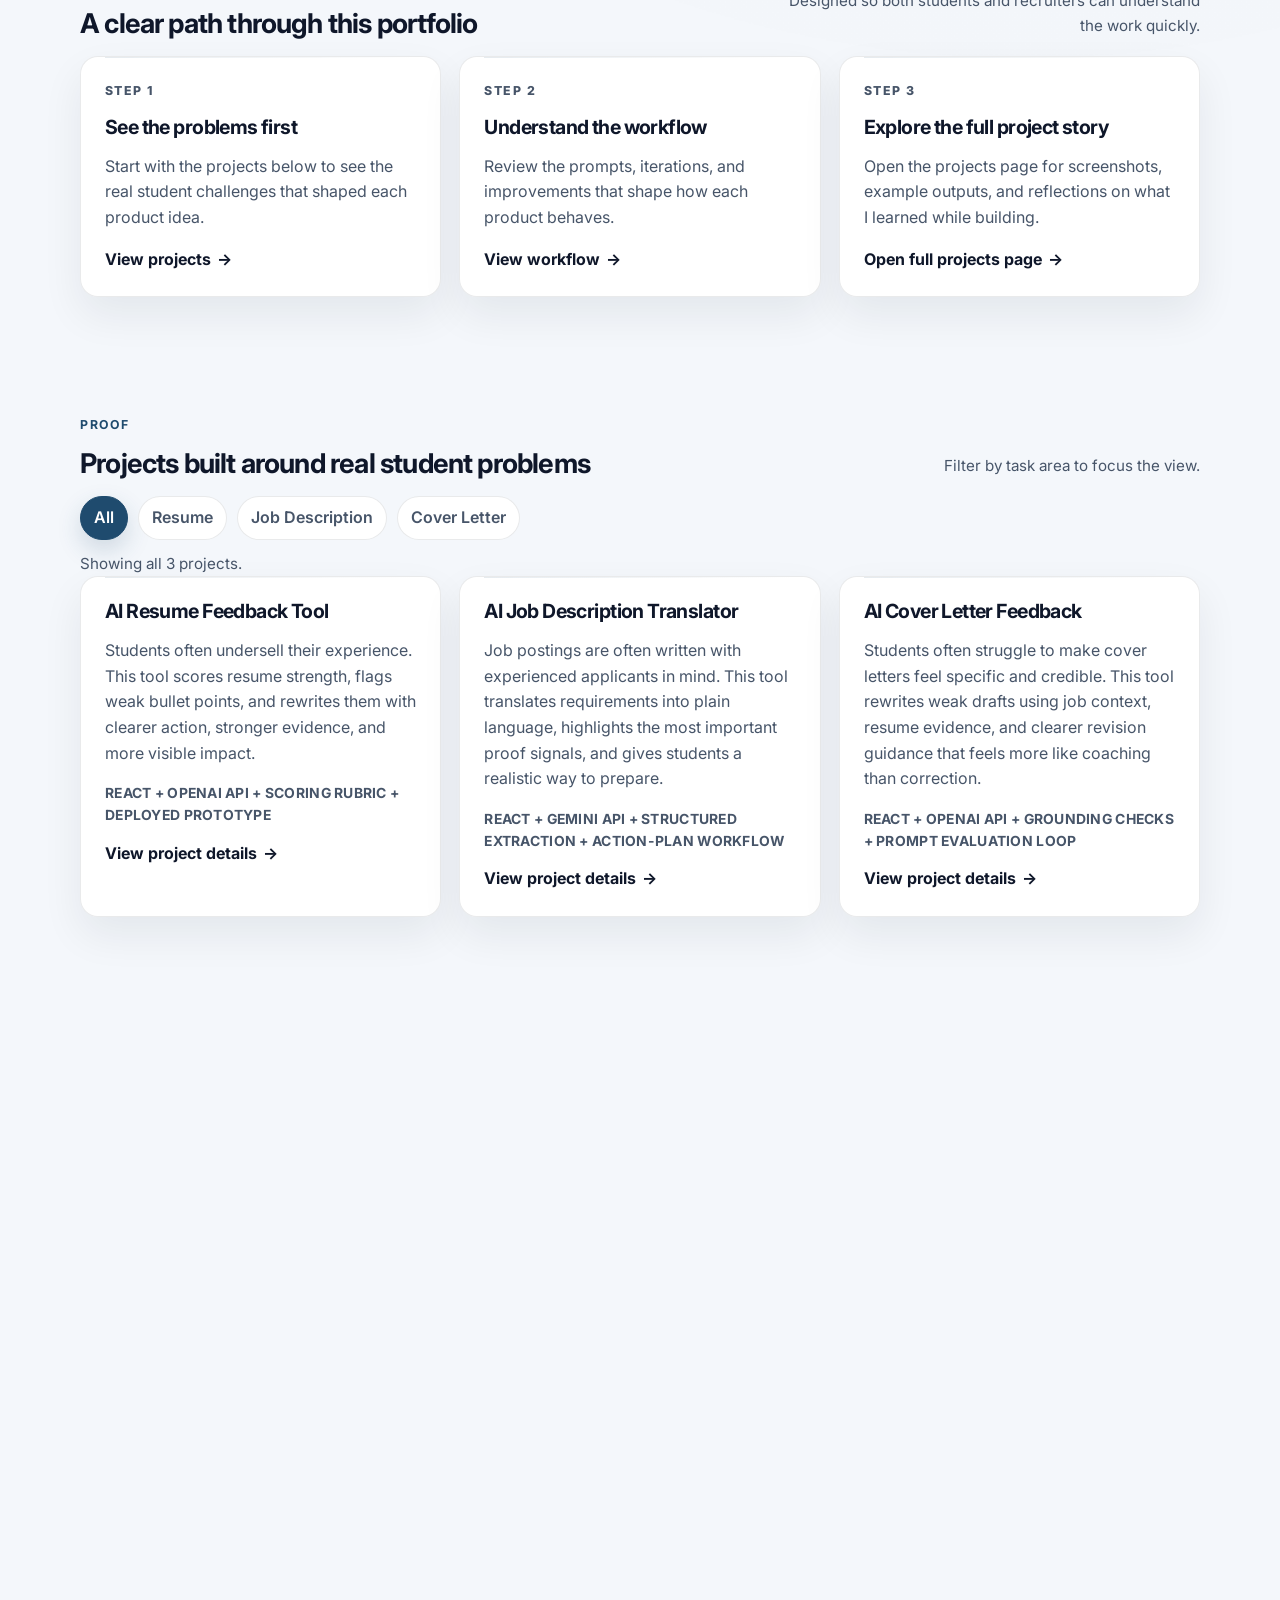
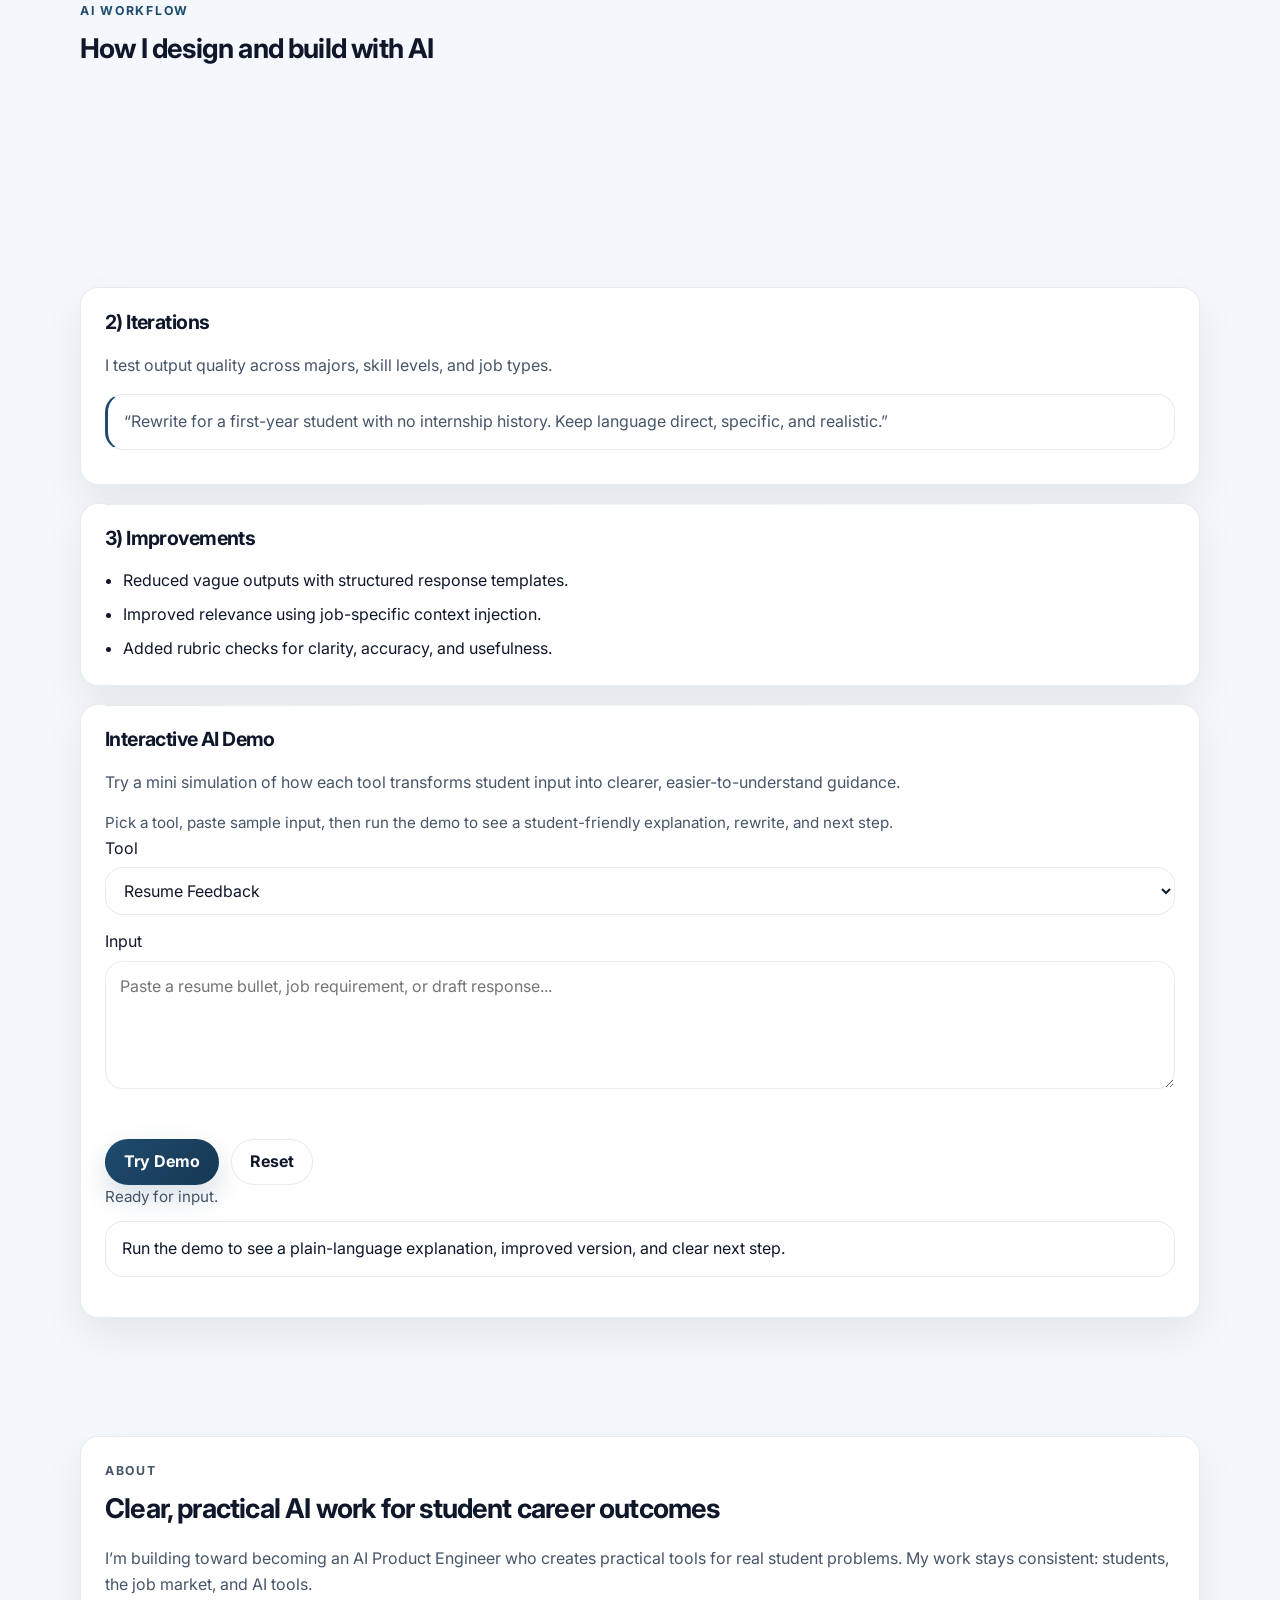
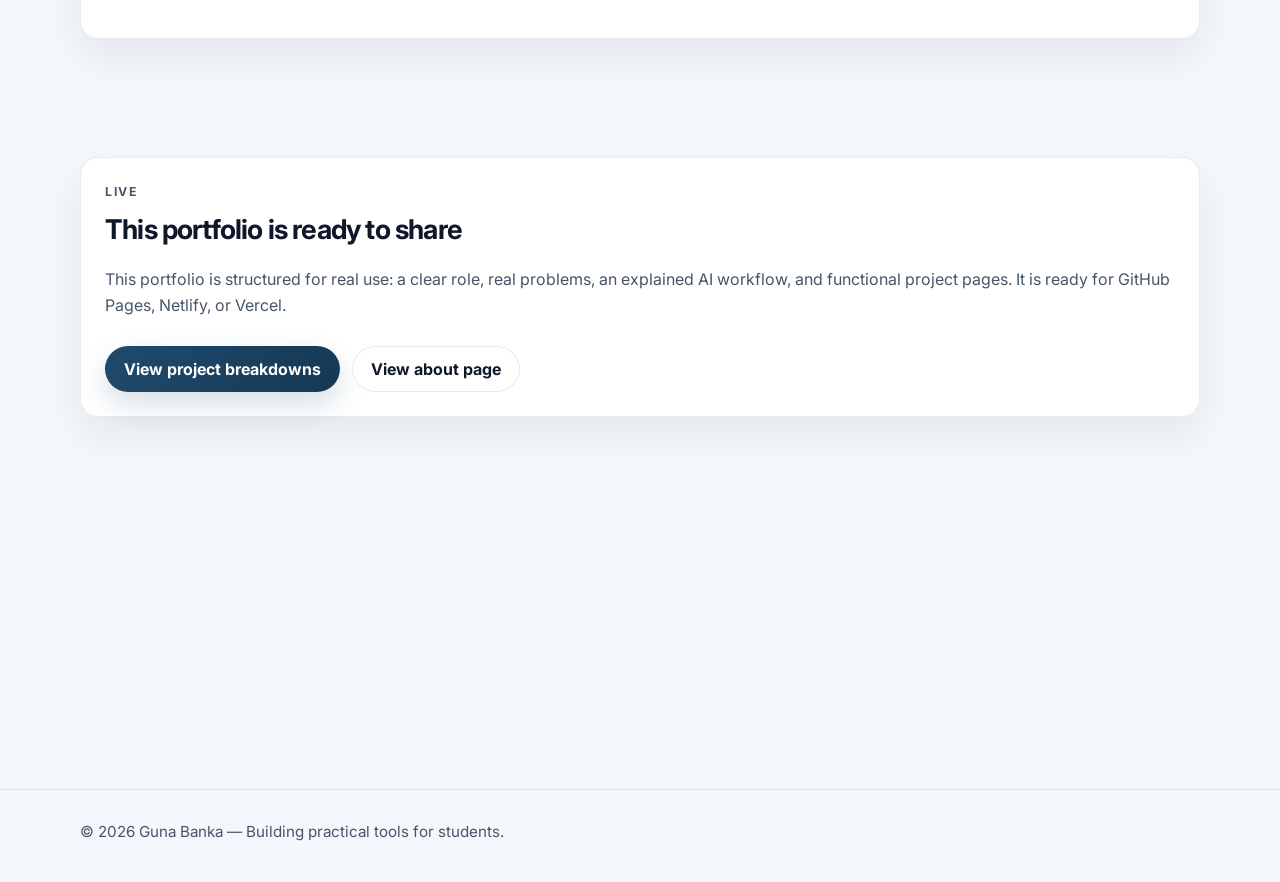
==== commit ae41a923: "Polish portfolio content and theme" ====
--- a/index.html
+++ b/index.html
@@ -19,11 +19,11 @@
         <a class="site-title" href="index.html">My portfolio</a>
         <button class="menu-btn" data-menu-btn aria-label="Open menu" aria-expanded="false">Menu</button>
         <nav class="nav-links" data-nav aria-label="Main navigation">
-          <a href="#main" aria-current="page">Home</a>
+          <a href="#main" aria-current="page">Overview</a>
           <a href="#proof">Projects</a>
-          <a href="#process">Process</a>
+          <a href="#process">Workflow</a>
           <a href="#about">About</a>
-          <a href="#live">Live</a>
+          <a href="#live">Launch</a>
         </nav>
       </div>
     </header>
@@ -34,10 +34,11 @@
           <div class="hero-copy">
             <p class="kicker">AI Product Engineer · Student Career Tools</p>
             <p class="hero-intro">Building practical AI products for student career readiness.</p>
-            <h1>I build AI tools that help students improve resumes, understand job descriptions, and succeed in the job market.</h1>
+            <h1>I build practical AI tools that help students present themselves more clearly and approach the job market with confidence.</h1>
             <p class="lead">
-              I build practical AI products for real student problems: unclear resumes, confusing job postings, and weak
-              cover letter writing. The focus is clarity, function, and outcomes.
+              My work focuses on challenges many students actually face: unclear resumes, confusing job postings, and cover
+              letters that do not fully reflect their strengths. I aim to build tools that are genuinely useful for students
+              while also showing clear product thinking, iteration, and intent.
             </p>
             <div class="hero-meta" aria-label="Portfolio summary">
               <div class="hero-meta-item">
@@ -61,10 +62,10 @@
               <span class="pill">Deployment Ready</span>
             </div>
             <div class="btn-row">
-              <a class="btn btn-primary" href="#proof">View 3 Projects</a>
-              <a class="btn btn-secondary" href="#process">See AI Workflow</a>
-            </div>
-            <p class="hero-supporting-note">Designed for students first, but structured so recruiters can scan the work in minutes.</p>
+              <a class="btn btn-primary" href="#proof">Explore 3 Projects</a>
+              <a class="btn btn-secondary" href="#process">View AI workflow</a>
+            </div>
+            <p class="hero-supporting-note">Built for students first, and presented in a way that helps recruiters quickly understand how I approach problems, product design, and AI workflows.</p>
           </div>
 
           <aside class="card hero-card" aria-label="What problems I solve">
@@ -84,7 +85,7 @@
               <li>Identity: practical AI builder for student job-market success.</li>
             </ul>
             <div class="hero-card-footer">
-              <a class="project-link" href="#proof">See selected work</a>
+              <a class="project-link" href="#proof">View selected work</a>
             </div>
           </aside>
         </div>
@@ -92,7 +93,7 @@
           <section class="featured-strip" aria-labelledby="featured-strip-title">
             <div class="featured-strip-head">
               <p class="kicker">Selected Work</p>
-              <h2 id="featured-strip-title">Three product concepts, one clear focus</h2>
+              <h2 id="featured-strip-title">Three product ideas, one clear direction</h2>
             </div>
             <div class="featured-strip-grid">
               <a class="featured-item" href="projects.html#resume-feedback">
@@ -120,28 +121,28 @@
           <div class="section-head-inline">
             <div>
               <p class="kicker">Start Here</p>
-              <h2 class="section-title" id="start-here-title">A simple path through this portfolio</h2>
-            </div>
-            <p class="section-caption">Designed so students and recruiters can understand the work quickly.</p>
+              <h2 class="section-title" id="start-here-title">A clear path through this portfolio</h2>
+            </div>
+              <p class="section-caption">Designed so both students and recruiters can understand the work quickly.</p>
           </div>
           <div class="grid journey-grid">
             <article class="card journey-card">
               <p class="step-tag">Step 1</p>
-              <h3>See the problem areas</h3>
-              <p>Start with the projects below to understand the real student pain points I’m solving.</p>
-              <a class="project-link" href="#proof">Go to projects</a>
+              <h3>See the problems first</h3>
+              <p>Start with the projects below to see the real student challenges that shaped each product idea.</p>
+              <a class="project-link" href="#proof">View projects</a>
             </article>
             <article class="card journey-card">
               <p class="step-tag">Step 2</p>
-              <h3>Understand the AI workflow</h3>
-              <p>Review the prompts, iterations, and improvements that shape the product behavior.</p>
-              <a class="project-link" href="#process">Go to process</a>
+              <h3>Understand the workflow</h3>
+              <p>Review the prompts, iterations, and improvements that shape how each product behaves.</p>
+              <a class="project-link" href="#process">View workflow</a>
             </article>
             <article class="card journey-card">
               <p class="step-tag">Step 3</p>
-              <h3>Explore deeper project detail</h3>
-              <p>Open the project page for screenshots, example outputs, and product reflections.</p>
-              <a class="project-link" href="projects.html">Open projects page</a>
+              <h3>Explore the full project story</h3>
+              <p>Open the projects page for screenshots, example outputs, and reflections on what I learned while building.</p>
+              <a class="project-link" href="projects.html">Open full projects page</a>
             </article>
           </div>
         </div>
@@ -152,9 +153,9 @@
           <div class="section-head-inline">
             <div>
               <p class="kicker">Proof</p>
-              <h2 class="section-title">Projects that solve real student problems</h2>
-            </div>
-            <p class="section-caption">Filter by task area to narrow the view.</p>
+              <h2 class="section-title">Projects built around real student problems</h2>
+            </div>
+            <p class="section-caption">Filter by task area to focus the view.</p>
           </div>
           <div class="filter-row" role="group" aria-label="Filter projects">
             <button class="filter-btn active" data-filter="all" type="button">All</button>
@@ -167,8 +168,8 @@
             <article class="card project-card" data-category="resume">
               <h3>AI Resume Feedback Tool</h3>
               <p>
-                Students often undersell what they have done. This tool scores resume strength, flags weak bullets, and
-                rewrites them with clearer action, evidence, and impact.
+                Students often undersell their experience. This tool scores resume strength, flags weak bullet points, and
+                rewrites them with clearer action, stronger evidence, and more visible impact.
               </p>
               <p class="project-meta">React + OpenAI API + scoring rubric + deployed prototype</p>
               <a class="project-link" href="projects.html#resume-feedback">View project details</a>
@@ -177,8 +178,8 @@
             <article class="card project-card" data-category="job">
               <h3>AI Job Description Translator</h3>
               <p>
-                Job postings are often written for experienced applicants. This tool translates requirements into plain
-                language, highlights what proof matters, and gives students a realistic preparation plan.
+                Job postings are often written with experienced applicants in mind. This tool translates requirements into
+                plain language, highlights the most important proof signals, and gives students a realistic way to prepare.
               </p>
               <p class="project-meta">React + Gemini API + structured extraction + action-plan workflow</p>
               <a class="project-link" href="projects.html#job-translator">View project details</a>
@@ -187,8 +188,8 @@
             <article class="card project-card" data-category="cover-letter">
               <h3>AI Cover Letter Feedback</h3>
               <p>
-                Students struggle to make cover letters feel specific and believable. This tool rewrites weak drafts using
-                job context, resume evidence, and clearer revision guidance.
+                Students often struggle to make cover letters feel specific and credible. This tool rewrites weak drafts using
+                job context, resume evidence, and clearer revision guidance that feels more like coaching than correction.
               </p>
               <p class="project-meta">React + OpenAI API + grounding checks + prompt evaluation loop</p>
               <a class="project-link" href="projects.html#cover-letter-feedback">View project details</a>
@@ -202,23 +203,23 @@
           <div class="section-head-inline">
             <div>
               <p class="kicker">Other Support</p>
-              <h2 class="section-title">Other ways I help students: Building a website to help students with student loan</h2>
+              <h2 class="section-title">Additional student-support work</h2>
             </div>
             <p class="section-caption">An interactive student debt estimator that makes repayment timelines easier to understand.</p>
           </div>
           <div class="support-project-grid">
             <div>
               <p>
-                This project helps students understand how long debt can stay with them by turning student loan data into a
-                simple interactive estimator with a clearer, more focused experience.
+                This project helps students understand how long debt can affect them by turning student loan data into a
+                simple interactive estimator with a clear, focused experience.
               </p>
               <ul class="list-check">
                 <li>Lets visitors enter a loan balance and estimate repayment time.</li>
-                <li>Frames average debt growth in a way students can understand quickly.</li>
-                <li>Keeps the experience centered on one useful task instead of extra features.</li>
+                <li>Presents average debt growth in a format students can understand quickly.</li>
+                <li>Keeps the experience centered on one useful task instead of unnecessary features.</li>
               </ul>
               <div class="btn-row">
-                <a class="btn btn-primary" href="student-loans.html">Open student loan website</a>
+                <a class="btn btn-primary" href="student-loans.html">View student loan tool</a>
               </div>
             </div>
             <a class="screenshot screenshot-trigger" href="student-loans.html" aria-label="Open the student loan estimator page">
@@ -231,11 +232,11 @@
       <section class="section" id="process">
         <div class="container">
           <p class="kicker">AI Workflow</p>
-          <h2 class="section-title">How I build with AI</h2>
+          <h2 class="section-title">How I design and build with AI</h2>
           <div class="about-grid">
             <article class="card">
               <h3>1) Prompts</h3>
-              <p>Each product starts with role-based prompts for a specific student task.</p>
+              <p>Each product begins with role-based prompts designed around a specific student task.</p>
               <div class="prompt-box">
                 “Act as a campus career coach. Review this resume for internship readiness. Give concise rewrites with
                 measurable outcomes and plain-language feedback.”
@@ -273,7 +274,7 @@
             <label for="demoInput">Input</label>
             <textarea id="demoInput" class="demo-input" rows="4" placeholder="Paste a resume bullet, job requirement, or draft response..."></textarea>
             <div class="btn-row">
-              <button class="btn btn-primary" id="runDemo" type="button">Run Demo</button>
+              <button class="btn btn-primary" id="runDemo" type="button">Try Demo</button>
               <button class="btn btn-secondary" id="resetDemo" type="button">Reset</button>
             </div>
             <p class="status-text" id="demoStatus" aria-live="polite">Ready for input.</p>
@@ -285,10 +286,10 @@
       <section class="section" id="about">
         <div class="container card">
           <p class="kicker">About</p>
-          <h2>Clear, practical AI builder for student career outcomes</h2>
+          <h2>Clear, practical AI work for student career outcomes</h2>
           <p>
-            I want to become an AI Product Engineer who builds practical tools that solve real user problems. My work
-            stays consistent: students + job market + AI tools.
+            I’m building toward becoming an AI Product Engineer who creates practical tools for real student problems. My
+            work stays consistent: students, the job market, and AI tools.
           </p>
         </div>
       </section>
@@ -296,14 +297,14 @@
       <section class="section" id="live">
         <div class="container card">
           <p class="kicker">Live</p>
-          <h2>Your page is ready to publish</h2>
+          <h2>This portfolio is ready to share</h2>
           <p>
-            This portfolio is structured for real use: clear role, real problems, explained AI workflow, and functional
-            project pages. Ready for GitHub Pages, Netlify, or Vercel.
+            This portfolio is structured for real use: a clear role, real problems, an explained AI workflow, and
+            functional project pages. It is ready for GitHub Pages, Netlify, or Vercel.
           </p>
           <div class="btn-row">
-            <a class="btn btn-primary" href="projects.html">Open full project breakdowns</a>
-            <a class="btn btn-secondary" href="about.html">Open expanded about page</a>
+            <a class="btn btn-primary" href="projects.html">View project breakdowns</a>
+            <a class="btn btn-secondary" href="about.html">View about page</a>
           </div>
         </div>
       </section>
--- a/styles.css
+++ b/styles.css
@@ -1,59 +1,20 @@
-@import url("https://fonts.googleapis.com/css2?family=Inter:wght@400;500;600;700;800&display=swap");
+@import url("https://fonts.googleapis.com/css2?family=Inter:wght@400;500;600;700;800&family=Manrope:wght@600;700;800&display=swap");
 
 :root {
-  --bg: #f7f9ff;
-  --surface: #ffffff;
-  --surface-2: #eef4ff;
-  --text: #111827;
-  --muted: #44506a;
-  --brand: #2563eb;
-  --brand-2: #7c3aed;
-  --ring: rgba(124, 58, 237, 0.35);
-  --border: rgba(37, 99, 235, 0.2);
-  --max: 1080px;
-}
-
-* {
-  box-sizing: border-box;
-}
-
-html,
-body {
-  margin: 0;
-  padding: 0;
-  background: radial-gradient(circle at 85% 10%, rgba(124, 58, 237, 0.12), transparent 35%),
-    radial-gradient(circle at 10% 20%, rgba(37, 99, 235, 0.12), transparent 30%), var(--bg);
-  color: var(--text);
-  font-family: "Inter", ui-sans-serif, system-ui, -apple-system, Segoe UI, Roboto, Helvetica, Arial, sans-serif;
-  line-height: 1.6;
-  scroll-behavior: smooth;
-}
-
-body.has-modal-open {
-  overflow: hidden;
-}
-
-a {
-  color: inherit;
-  text-decoration: none;
-}
-@import url("https://fonts.googleapis.com/css2?family=Inter:wght@400;500;600;700;800&family=Manrope:wght@600;700;800&display=swap");
-
-:root {
-  --bg: #f4f1eb;
-  --surface: rgba(255, 255, 255, 0.72);
-  --surface-solid: #fbfaf7;
-  --surface-2: #efebe4;
-  --text: #151515;
-  --muted: #5c5b57;
-  --brand: #20498a;
-  --brand-2: #0f1720;
-  --ring: rgba(32, 73, 138, 0.24);
-  --border: rgba(21, 21, 21, 0.1);
-  --border-strong: rgba(21, 21, 21, 0.16);
-  --shadow: 0 24px 60px rgba(16, 24, 40, 0.08);
+  --bg: #f4f7fb;
+  --surface: rgba(255, 255, 255, 0.94);
+  --surface-solid: #ffffff;
+  --surface-2: #edf2f7;
+  --text: #0f172a;
+  --muted: #475569;
+  --brand: #1f4b6e;
+  --brand-2: #1e293b;
+  --ring: rgba(31, 75, 110, 0.22);
+  --border: rgba(15, 23, 42, 0.09);
+  --border-strong: rgba(15, 23, 42, 0.16);
+  --shadow: 0 18px 42px rgba(15, 23, 42, 0.07);
   --max: 1120px;
-  --radius: 22px;
+  --radius: 18px;
   --reveal-distance-y: 28px;
   --reveal-distance-x: 34px;
   --reveal-scale-start: 0.94;
@@ -69,9 +30,9 @@
   padding: 0;
   min-height: 100%;
   background:
-    linear-gradient(to bottom, rgba(255, 255, 255, 0.45), rgba(255, 255, 255, 0)) 0 0 / 100% 260px no-repeat,
-    radial-gradient(circle at top left, rgba(32, 73, 138, 0.06), transparent 28%),
-    radial-gradient(circle at 82% 12%, rgba(15, 23, 32, 0.05), transparent 24%),
+    linear-gradient(to bottom, rgba(255, 255, 255, 0.72), rgba(255, 255, 255, 0)) 0 0 / 100% 220px no-repeat,
+    radial-gradient(circle at top left, rgba(31, 75, 110, 0.05), transparent 26%),
+    radial-gradient(circle at 80% 10%, rgba(30, 41, 59, 0.04), transparent 22%),
     var(--bg);
   color: var(--text);
   font-family: "Inter", ui-sans-serif, system-ui, -apple-system, BlinkMacSystemFont, "Segoe UI", sans-serif;
@@ -117,9 +78,9 @@
   position: sticky;
   top: 0;
   z-index: 30;
-  background: rgba(244, 241, 235, 0.84);
-  backdrop-filter: blur(18px);
-  border-bottom: 1px solid rgba(21, 21, 21, 0.07);
+  background: rgba(255, 255, 255, 0.88);
+  backdrop-filter: blur(14px);
+  border-bottom: 1px solid rgba(15, 23, 42, 0.08);
 }
 
 .scroll-progress {
@@ -138,19 +99,19 @@
 }
 
 body[data-page="home"] {
-  --progress-gradient: linear-gradient(90deg, #20498a, #0f1720);
+  --progress-gradient: linear-gradient(90deg, #1f4b6e, #1e293b);
 }
 
 body[data-page="projects"] {
-  --progress-gradient: linear-gradient(90deg, #20498a, #7c3aed);
+  --progress-gradient: linear-gradient(90deg, #1f4b6e, #334155);
 }
 
 body[data-page="about"] {
-  --progress-gradient: linear-gradient(90deg, #4b5563, #20498a);
+  --progress-gradient: linear-gradient(90deg, #475569, #1f4b6e);
 }
 
 body[data-page="student-loans"] {
-  --progress-gradient: linear-gradient(90deg, #20498a, #16a34a);
+  --progress-gradient: linear-gradient(90deg, #1f4b6e, #2f6b4f);
 }
 
 .nav-wrap {
@@ -187,7 +148,7 @@
   display: none;
   border: 1px solid var(--border);
   border-radius: 999px;
-  background: rgba(255, 255, 255, 0.8);
+  background: rgba(255, 255, 255, 0.96);
   color: var(--text);
   font: inherit;
   font-weight: 600;
@@ -215,7 +176,7 @@
   right: 0;
   bottom: -8px;
   height: 2px;
-  background: var(--text);
+  background: var(--brand);
   transform: scaleX(0);
   transform-origin: left;
   transition: transform 0.2s ease;
@@ -375,14 +336,14 @@
   border-radius: var(--radius);
   padding: 24px;
   box-shadow: var(--shadow);
-  backdrop-filter: blur(14px);
+  backdrop-filter: blur(8px);
   transition: transform 0.18s ease, box-shadow 0.18s ease, border-color 0.18s ease;
 }
 
 .card:hover {
-  transform: translateY(-3px);
+  transform: translateY(-2px);
   border-color: var(--border-strong);
-  box-shadow: 0 28px 70px rgba(16, 24, 40, 0.1);
+  box-shadow: 0 24px 54px rgba(15, 23, 42, 0.09);
 }
 
 .hero-card {
@@ -401,8 +362,8 @@
   right: 24px;
   top: 0;
   height: 1px;
-  background: linear-gradient(90deg, var(--text), rgba(21, 21, 21, 0));
-  opacity: 0.16;
+  background: linear-gradient(90deg, rgba(31, 75, 110, 0.5), rgba(31, 75, 110, 0));
+  opacity: 0.22;
 }
 
 .hero-card ul {
@@ -444,7 +405,7 @@
   max-width: 320px;
   aspect-ratio: 1 / 1;
   object-fit: cover;
-  border-radius: 18px;
+  border-radius: 16px;
   border: 1px solid var(--border);
   margin-bottom: 18px;
   filter: saturate(0.96) contrast(1.02);
@@ -470,7 +431,7 @@
 .pill {
   border: 1px solid var(--border);
   border-radius: 999px;
-  background: rgba(255, 255, 255, 0.62);
+  background: rgba(248, 250, 252, 0.96);
   padding: 7px 12px;
   color: var(--muted);
   font-size: 0.9rem;
@@ -478,7 +439,7 @@
 }
 
 .hero-loaded .pill {
-  box-shadow: 0 10px 24px rgba(16, 24, 40, 0.06);
+  box-shadow: 0 8px 20px rgba(15, 23, 42, 0.05);
 }
 
 .btn-row {
@@ -548,13 +509,13 @@
 }
 
 .btn-primary {
-  background: var(--text);
+  background: linear-gradient(135deg, var(--brand), #163854);
   color: #fff;
-  box-shadow: 0 10px 30px rgba(21, 21, 21, 0.16);
+  box-shadow: 0 12px 28px rgba(31, 75, 110, 0.18);
 }
 
 .btn-secondary {
-  background: rgba(255, 255, 255, 0.76);
+  background: rgba(255, 255, 255, 0.98);
   border-color: var(--border);
   color: var(--text);
 }
@@ -574,7 +535,7 @@
   padding: 0 14px;
   border: 1px solid var(--border);
   border-radius: 999px;
-  background: rgba(255, 255, 255, 0.64);
+  background: rgba(255, 255, 255, 0.96);
   color: var(--text);
   font-weight: 600;
 }
@@ -582,7 +543,7 @@
 .ext-link:hover,
 .jump-link:hover {
   border-color: var(--border-strong);
-  box-shadow: 0 10px 24px rgba(16, 24, 40, 0.08);
+  box-shadow: 0 10px 22px rgba(15, 23, 42, 0.07);
 }
 
 .btn:focus-visible,
@@ -636,17 +597,17 @@
   min-height: 100%;
   padding: 18px;
   border: 1px solid var(--border);
-  border-radius: 18px;
-  background: rgba(255, 255, 255, 0.5);
-  box-shadow: 0 12px 30px rgba(16, 24, 40, 0.05);
+  border-radius: 16px;
+  background: rgba(255, 255, 255, 0.92);
+  box-shadow: 0 10px 24px rgba(15, 23, 42, 0.05);
   transition: transform 0.22s ease, border-color 0.22s ease, box-shadow 0.22s ease, background-color 0.22s ease;
 }
 
 .featured-item:hover {
   transform: translateY(-3px);
   border-color: var(--border-strong);
-  background: rgba(255, 255, 255, 0.74);
-  box-shadow: 0 18px 36px rgba(16, 24, 40, 0.08);
+  background: rgba(255, 255, 255, 1);
+  box-shadow: 0 16px 32px rgba(15, 23, 42, 0.08);
 }
 
 .featured-item strong {
@@ -696,13 +657,13 @@
 .story-section.section-in-view .section-title,
 .story-section.section-in-view h2,
 .story-section.section-in-view h3 {
-  text-shadow: 0 8px 28px rgba(255, 255, 255, 0.14);
+  text-shadow: none;
 }
 
 body[data-page="projects"] .story-section.section-in-view .section-title,
 body[data-page="projects"] .story-section.section-in-view h2,
 body[data-page="projects"] .story-section.section-in-view h3 {
-  text-shadow: 0 10px 28px rgba(124, 58, 237, 0.12);
+  text-shadow: none;
 }
 
 body[data-page="about"] .story-section.section-in-view .section-title,
@@ -796,7 +757,7 @@
 .filter-btn {
   border: 1px solid var(--border);
   border-radius: 999px;
-  background: rgba(255, 255, 255, 0.72);
+  background: rgba(255, 255, 255, 0.96);
   color: var(--muted);
   cursor: pointer;
   font: inherit;
@@ -805,10 +766,10 @@
 }
 
 .filter-btn.active {
-  background: var(--text);
-  border-color: var(--text);
+  background: var(--brand);
+  border-color: var(--brand);
   color: #fff;
-  box-shadow: 0 10px 24px rgba(21, 21, 21, 0.12);
+  box-shadow: 0 10px 24px rgba(31, 75, 110, 0.18);
 }
 
 .project-card h3,
@@ -865,7 +826,7 @@
   margin-bottom: 14px;
   border: 1px solid var(--border);
   border-radius: 18px;
-  background: rgba(255, 255, 255, 0.72);
+  background: rgba(255, 255, 255, 0.98);
   color: var(--text);
   font: inherit;
   padding: 12px 14px;
@@ -919,19 +880,19 @@
 .section-in-view .card,
 .section-in-view .project-card,
 .section-in-view .screenshot {
-  box-shadow: 0 28px 72px rgba(16, 24, 40, 0.11);
+  box-shadow: 0 20px 46px rgba(15, 23, 42, 0.08);
 }
 
 body[data-page="about"] .section-in-view .card,
 body[data-page="about"] .section-in-view .project-card,
 body[data-page="about"] .section-in-view .screenshot {
-  box-shadow: 0 22px 56px rgba(16, 24, 40, 0.08);
+  box-shadow: 0 18px 42px rgba(15, 23, 42, 0.07);
 }
 
 body[data-page="projects"] .section-in-view .card,
 body[data-page="projects"] .section-in-view .project-card,
 body[data-page="projects"] .section-in-view .screenshot {
-  box-shadow: 0 32px 82px rgba(32, 73, 138, 0.12);
+  box-shadow: 0 22px 50px rgba(31, 75, 110, 0.09);
 }
 
 .page-hero {
@@ -1000,9 +961,9 @@
   margin-bottom: 16px;
   overflow: hidden;
   border: 1px solid var(--border);
-  border-radius: 18px;
-  background: #f6f4ef;
-  box-shadow: inset 0 0 0 1px rgba(255, 255, 255, 0.65);
+  border-radius: 16px;
+  background: #f8fafc;
+  box-shadow: inset 0 0 0 1px rgba(255, 255, 255, 0.7);
 }
 
 .screenshot-trigger {
@@ -1015,7 +976,7 @@
 
 .screenshot-trigger:hover {
   transform: translateY(-2px);
-  box-shadow: 0 16px 34px rgba(16, 24, 40, 0.08);
+  box-shadow: 0 14px 30px rgba(15, 23, 42, 0.08);
 }
 
 .project-demo-image {
@@ -1027,9 +988,9 @@
 .project-visual-note {
   margin: -2px 0 22px;
   padding: 15px 17px;
-  border: 1px solid rgba(21, 21, 21, 0.08);
+  border: 1px solid var(--border);
   border-radius: 16px;
-  background: rgba(255, 255, 255, 0.56);
+  background: rgba(248, 250, 252, 0.92);
 }
 
 .project-visual-note p {
@@ -1051,14 +1012,14 @@
 .output-box {
   border-radius: 18px;
   border: 1px solid var(--border);
-  background: rgba(255, 255, 255, 0.62);
+  background: rgba(255, 255, 255, 0.96);
 }
 
 .prompt-box {
   margin: 10px 0;
   padding: 14px 16px;
   color: var(--muted);
-  border-left: 3px solid var(--text);
+  border-left: 3px solid var(--brand);
 }
 
 .output-box {
@@ -1088,7 +1049,7 @@
 
 .demo-result-section {
   padding-top: 12px;
-  border-top: 1px solid rgba(21, 21, 21, 0.08);
+  border-top: 1px solid var(--border);
 }
 
 .demo-result-section h4 {
@@ -1098,7 +1059,7 @@
 .demo-result-rewrite {
   border-left: 3px solid var(--brand);
   border-radius: 0 14px 14px 0;
-  background: rgba(32, 73, 138, 0.06);
+  background: rgba(31, 75, 110, 0.07);
   padding: 12px 14px;
   color: var(--text);
   font-weight: 500;
@@ -1126,7 +1087,7 @@
 }
 
 .site-footer {
-  border-top: 1px solid rgba(21, 21, 21, 0.08);
+  border-top: 1px solid var(--border);
   padding: 30px 0 38px;
   color: var(--muted);
   font-size: 0.95rem;
@@ -1139,7 +1100,7 @@
   z-index: 40;
   border: 1px solid var(--border-strong);
   border-radius: 999px;
-  background: rgba(21, 21, 21, 0.94);
+  background: rgba(30, 41, 59, 0.94);
   color: #fff;
   padding: 10px 14px;
   font-weight: 700;
@@ -1192,7 +1153,7 @@
   padding: 14px;
   border-radius: 24px;
   background: #fff;
-  box-shadow: 0 30px 80px rgba(16, 24, 40, 0.3);
+  box-shadow: 0 24px 56px rgba(15, 23, 42, 0.22);
 }
 
 .lightbox-close {
@@ -1299,7 +1260,7 @@
     align-items: flex-start;
     gap: 14px;
     padding: 18px 4%;
-    background: rgba(244, 241, 235, 0.98);
+    background: rgba(255, 255, 255, 0.98);
     border-bottom: 1px solid var(--border);
   }
 
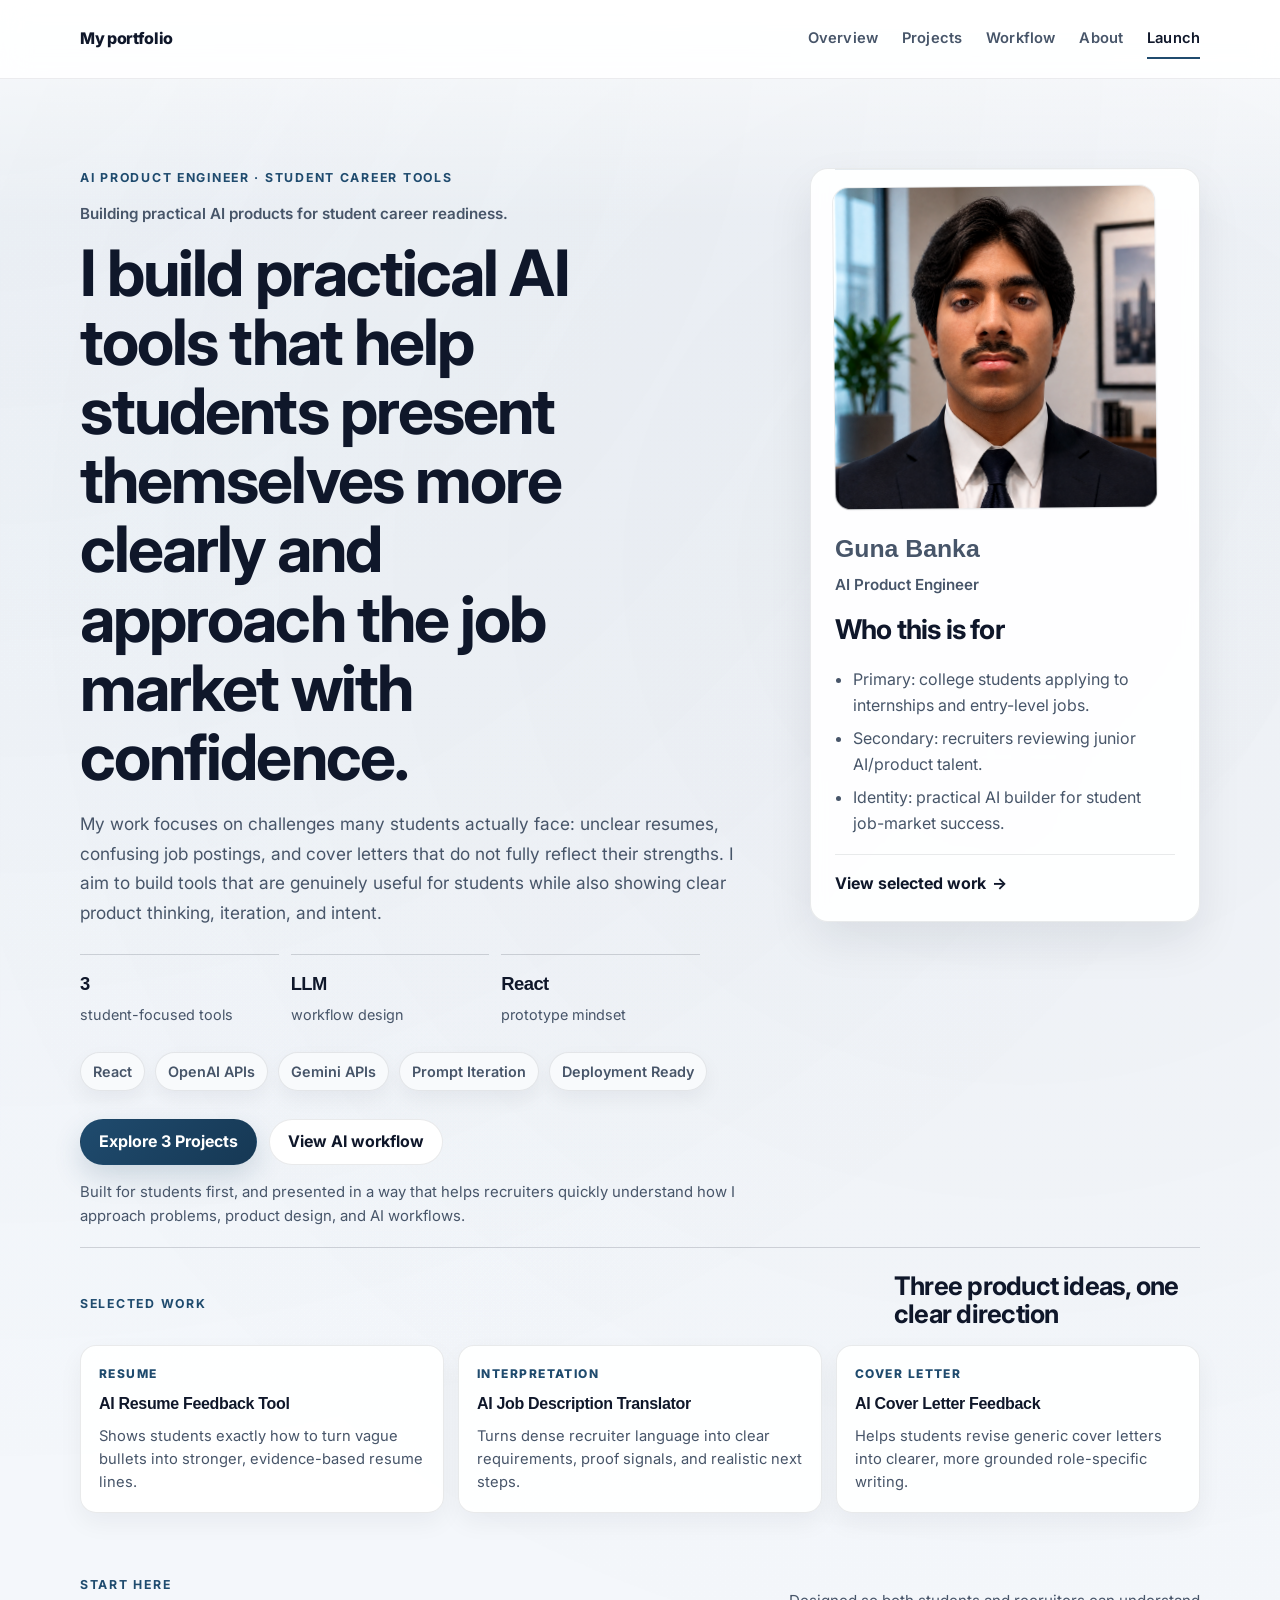
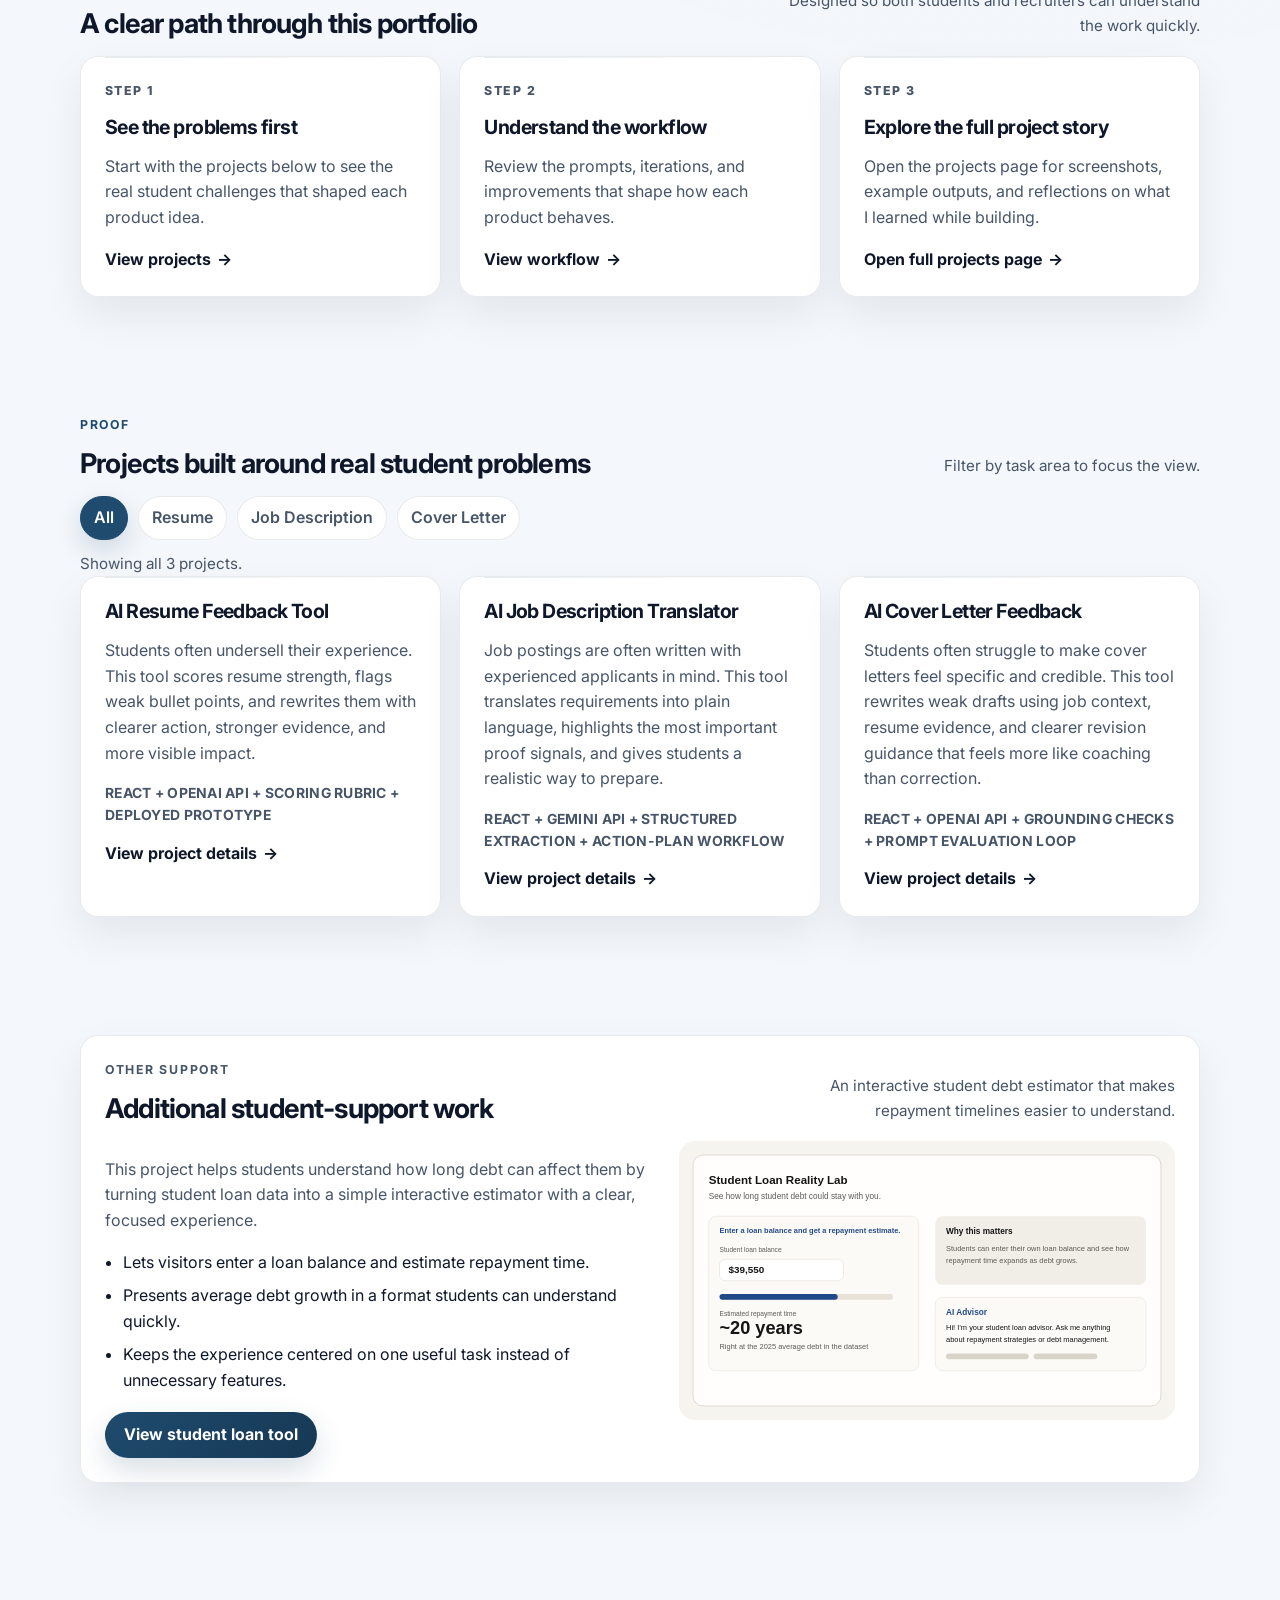
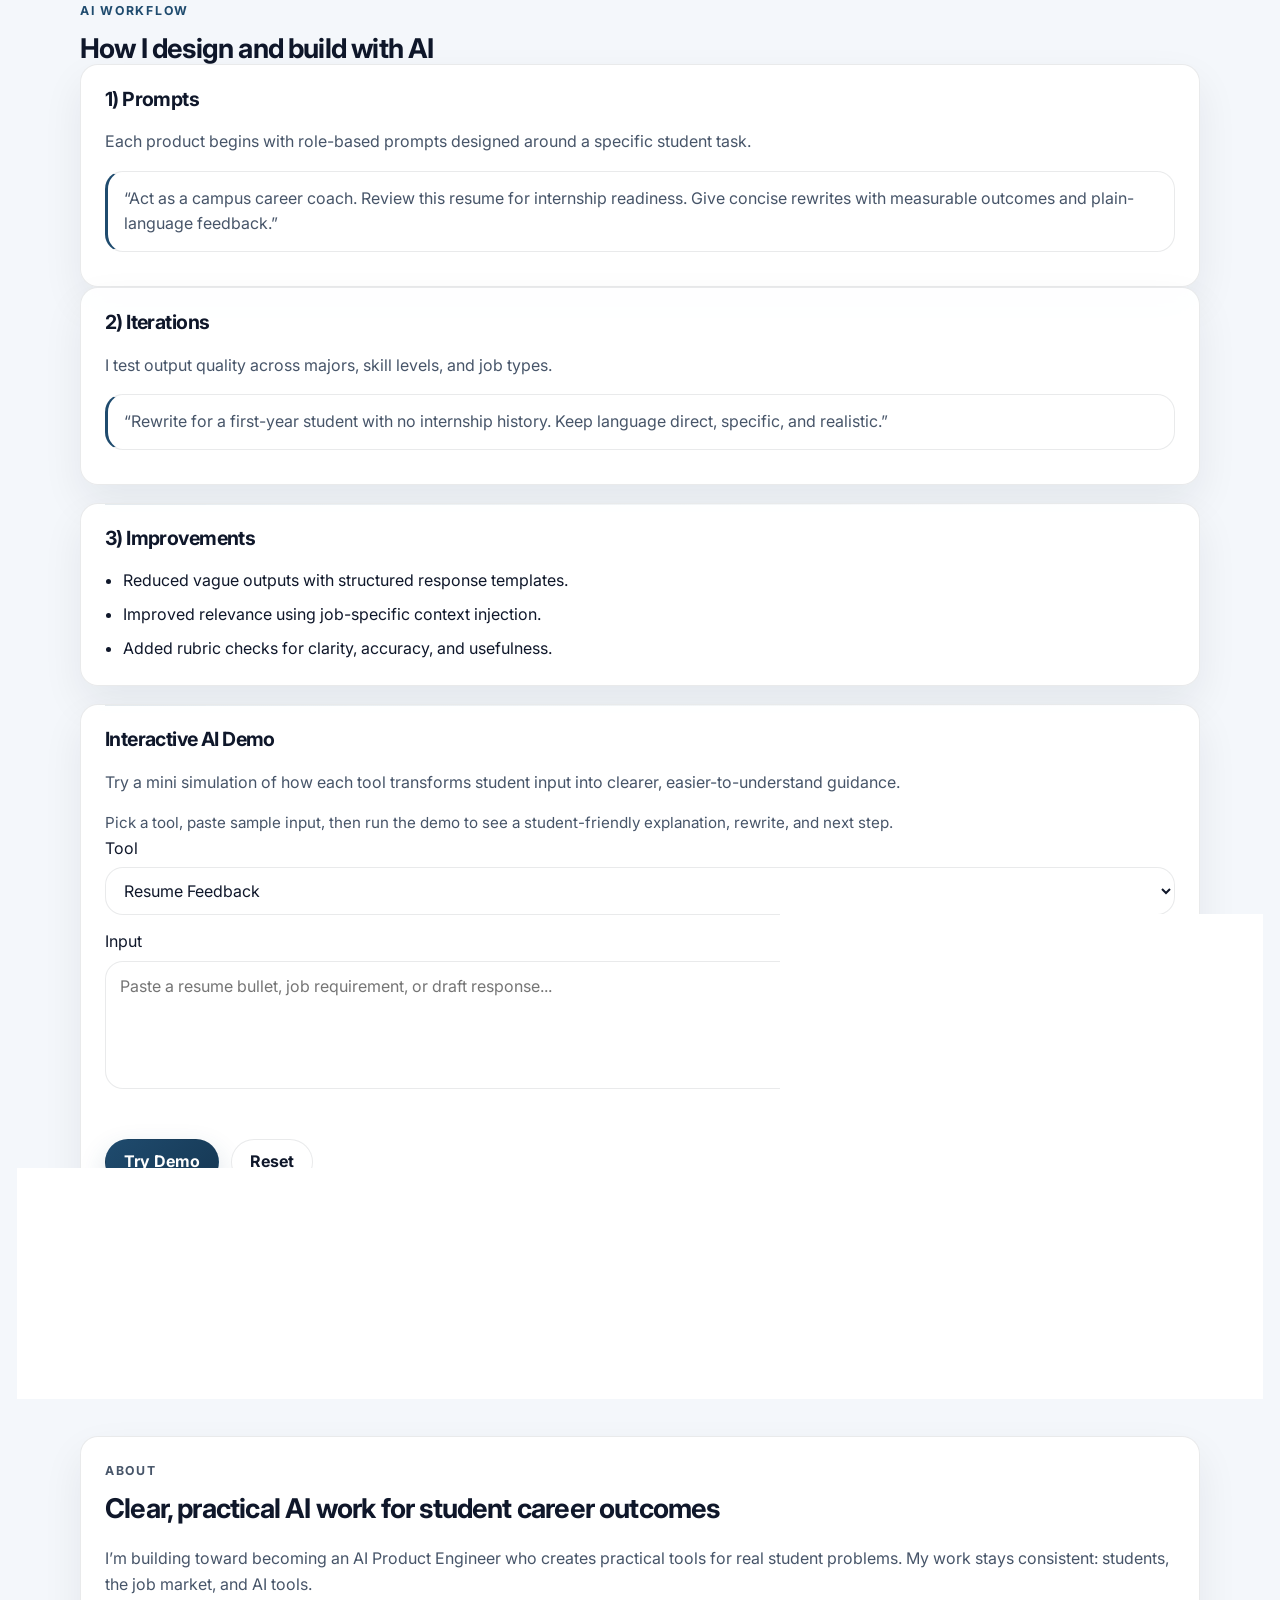
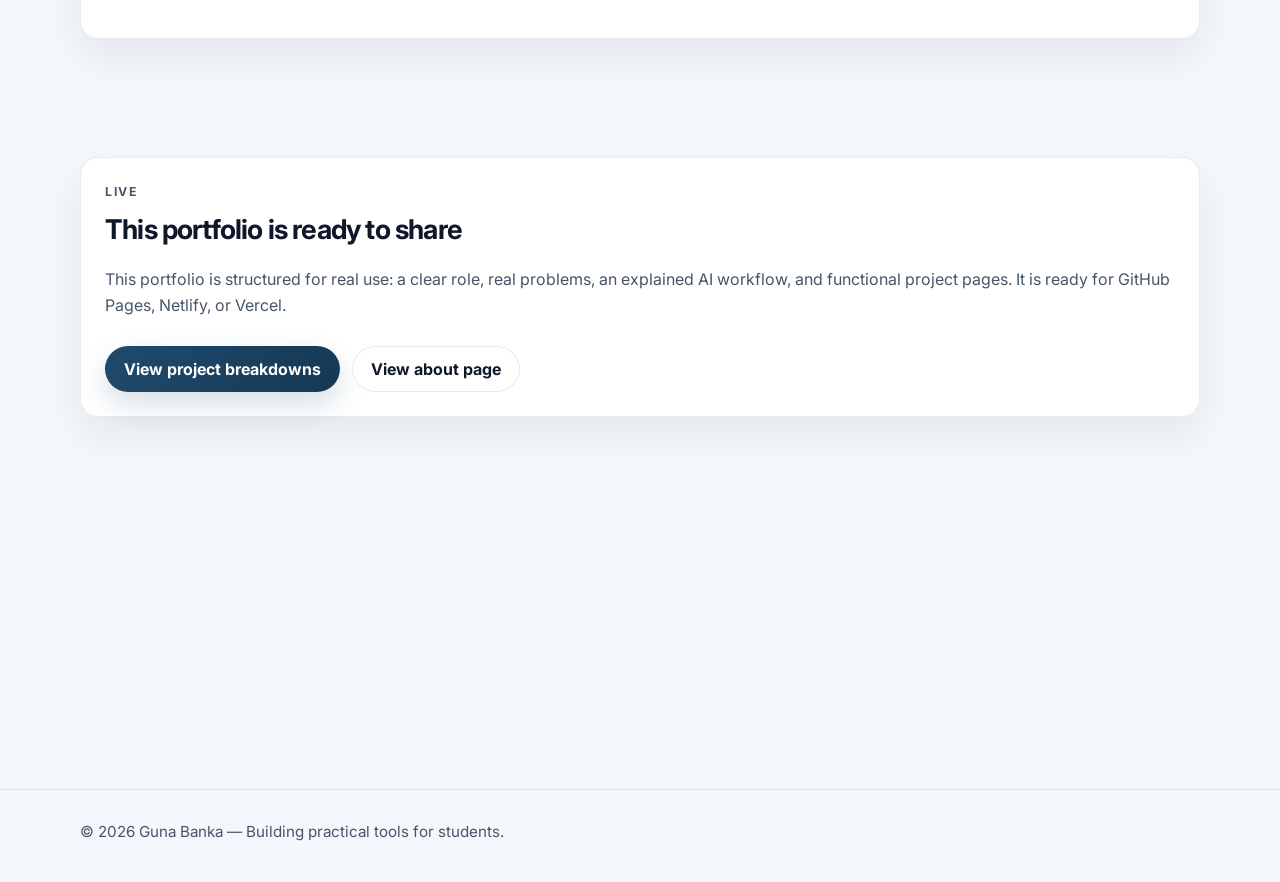
==== commit 10329d0a: "Update main portfolio image" ====
--- a/index.html
+++ b/index.html
@@ -71,7 +71,7 @@
           <aside class="card hero-card" aria-label="What problems I solve">
             <img
               class="profile-photo"
-              src="images/Profile-Picture.png"
+              src="images/portfolio-picture.png"
               alt="Guna Banka professional headshot"
             />
             <div class="hero-identity">
--- a/styles.css
+++ b/styles.css
@@ -942,9 +942,77 @@
 }
 
 .loan-range {
+  appearance: none;
   width: 100%;
   margin-top: 4px;
-  accent-color: var(--brand);
+  height: 10px;
+  border-radius: 999px;
+  background: linear-gradient(90deg, var(--brand) 0%, var(--brand) 10%, rgba(148, 163, 184, 0.28) 10%, rgba(148, 163, 184, 0.28) 100%);
+  outline: none;
+}
+
+.loan-range::-webkit-slider-runnable-track {
+  height: 10px;
+  border-radius: 999px;
+  background: transparent;
+}
+
+.loan-range::-webkit-slider-thumb {
+  appearance: none;
+  width: 22px;
+  height: 22px;
+  margin-top: -6px;
+  border: 2px solid #fff;
+  border-radius: 50%;
+  background: var(--brand);
+  box-shadow: 0 4px 14px rgba(31, 75, 110, 0.25);
+  cursor: pointer;
+}
+
+.loan-range::-moz-range-track {
+  height: 10px;
+  border: 0;
+  border-radius: 999px;
+  background: rgba(148, 163, 184, 0.28);
+}
+
+.loan-range::-moz-range-thumb {
+  width: 22px;
+  height: 22px;
+  border: 2px solid #fff;
+  border-radius: 50%;
+  background: var(--brand);
+  box-shadow: 0 4px 14px rgba(31, 75, 110, 0.25);
+  cursor: pointer;
+}
+
+.loan-balance-display {
+  margin: 12px 0 0;
+  color: var(--text);
+  font-family: "Manrope", sans-serif;
+  font-size: 1rem;
+  font-weight: 700;
+}
+
+.loan-estimate-note {
+  margin-top: 18px;
+  padding: 16px 18px;
+  border: 1px solid var(--border);
+  border-radius: 16px;
+  background: rgba(248, 250, 252, 0.96);
+}
+
+.loan-estimate-note p {
+  margin: 0;
+}
+
+.loan-estimate-note p + p {
+  margin-top: 8px;
+}
+
+.loan-estimate-highlight {
+  color: var(--text) !important;
+  font-weight: 700;
 }
 
 .loan-result-card h3 {
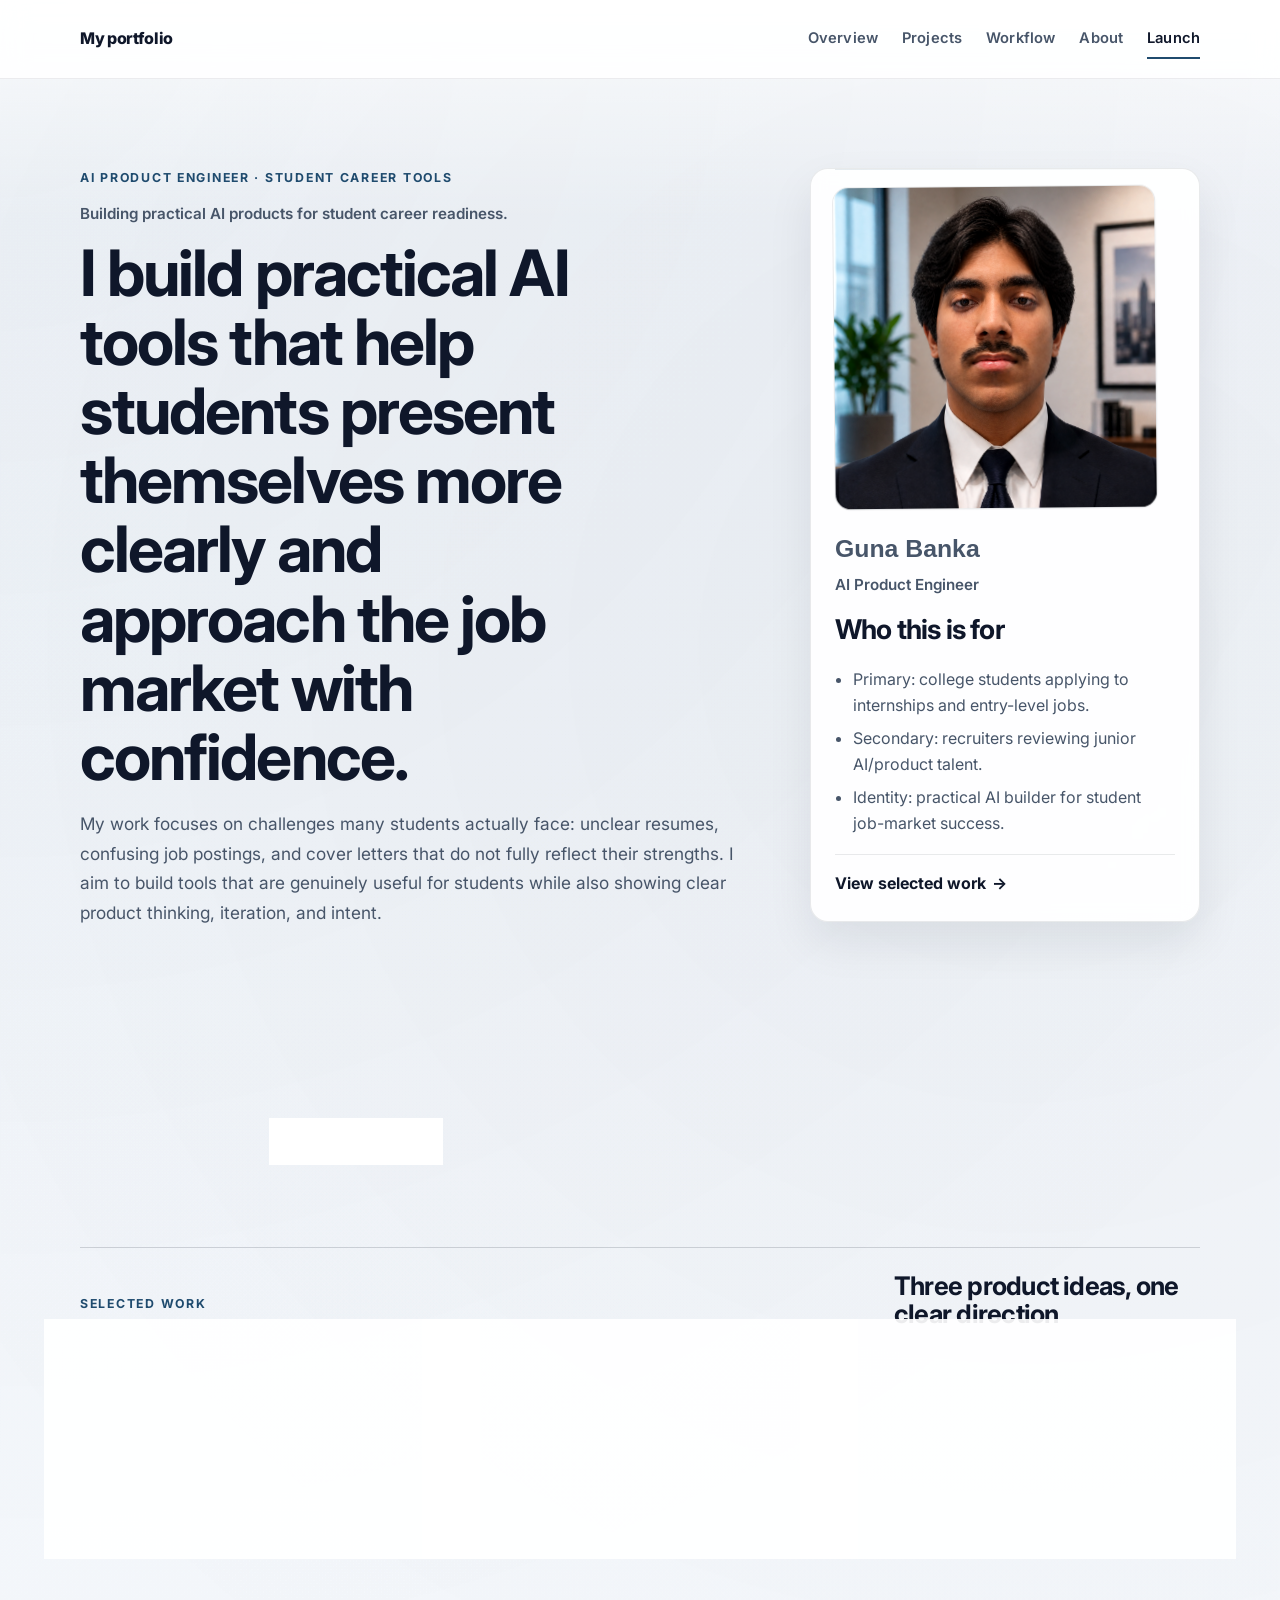
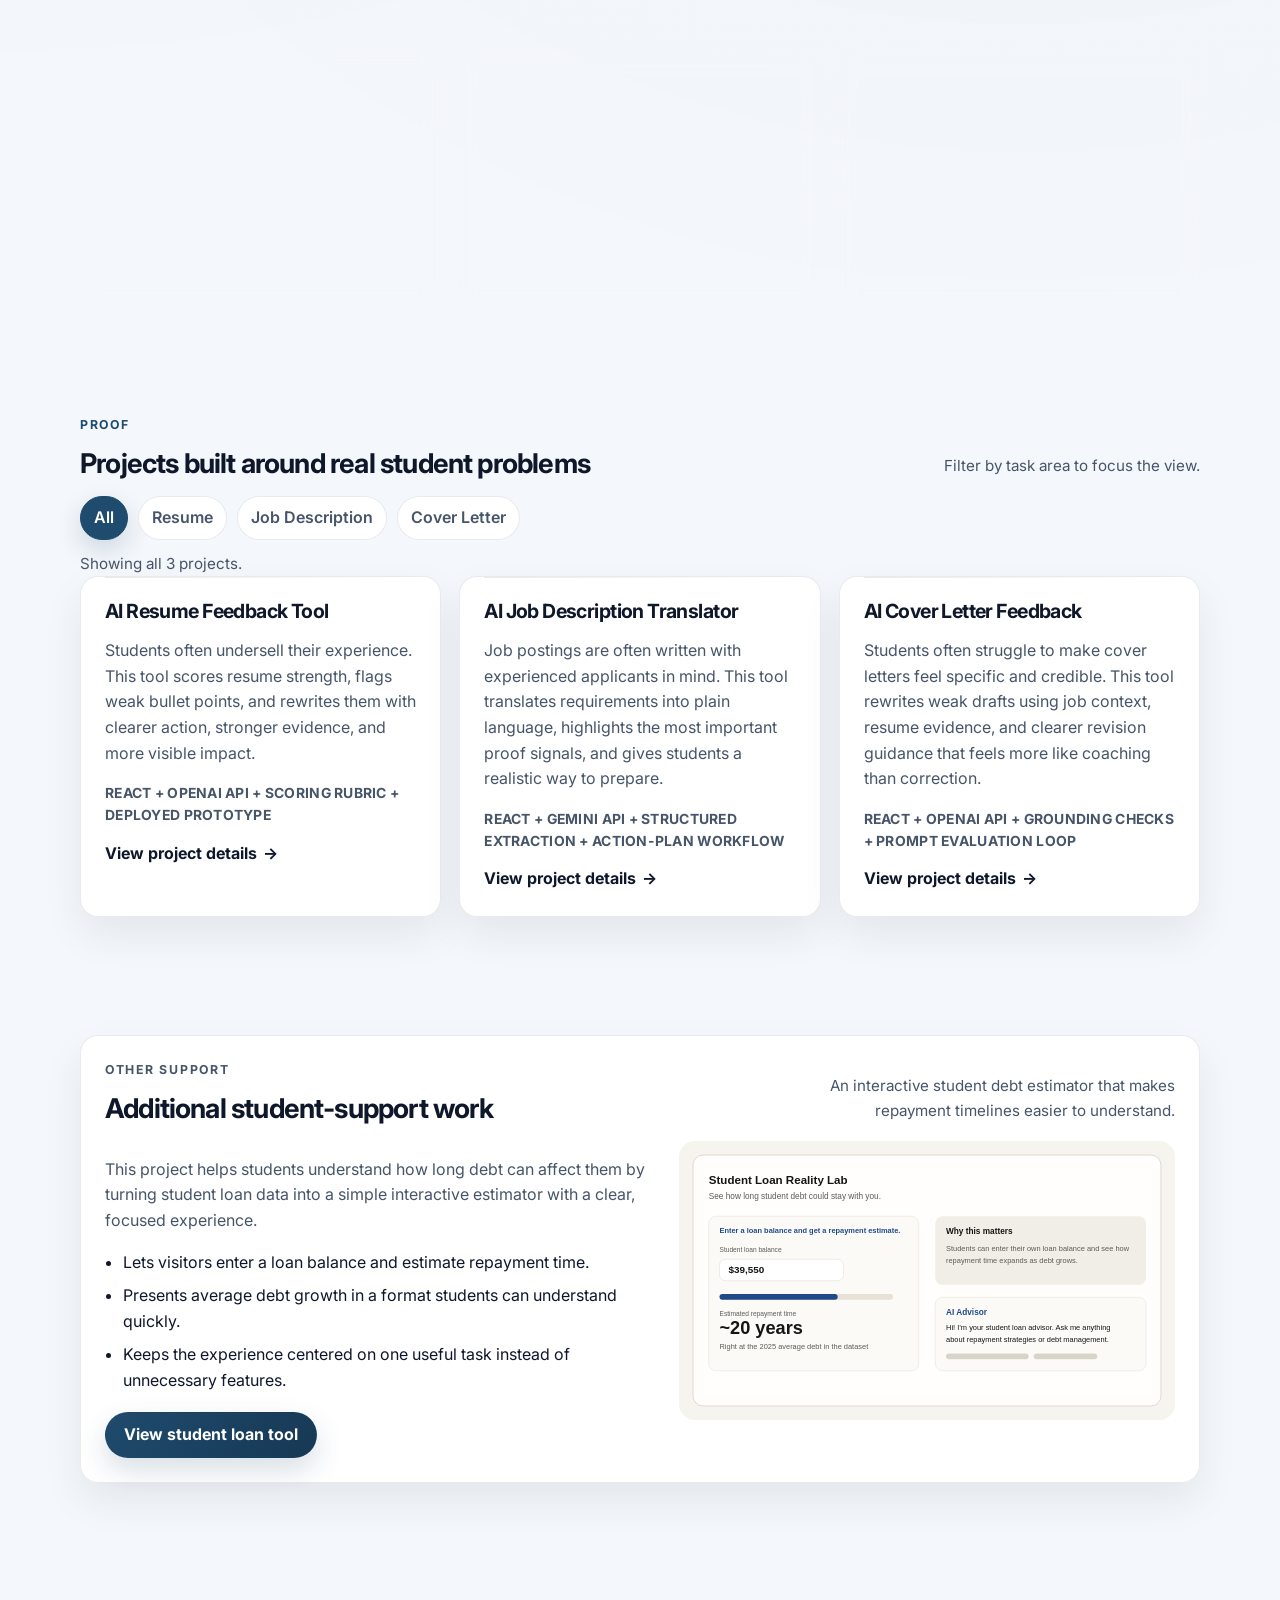
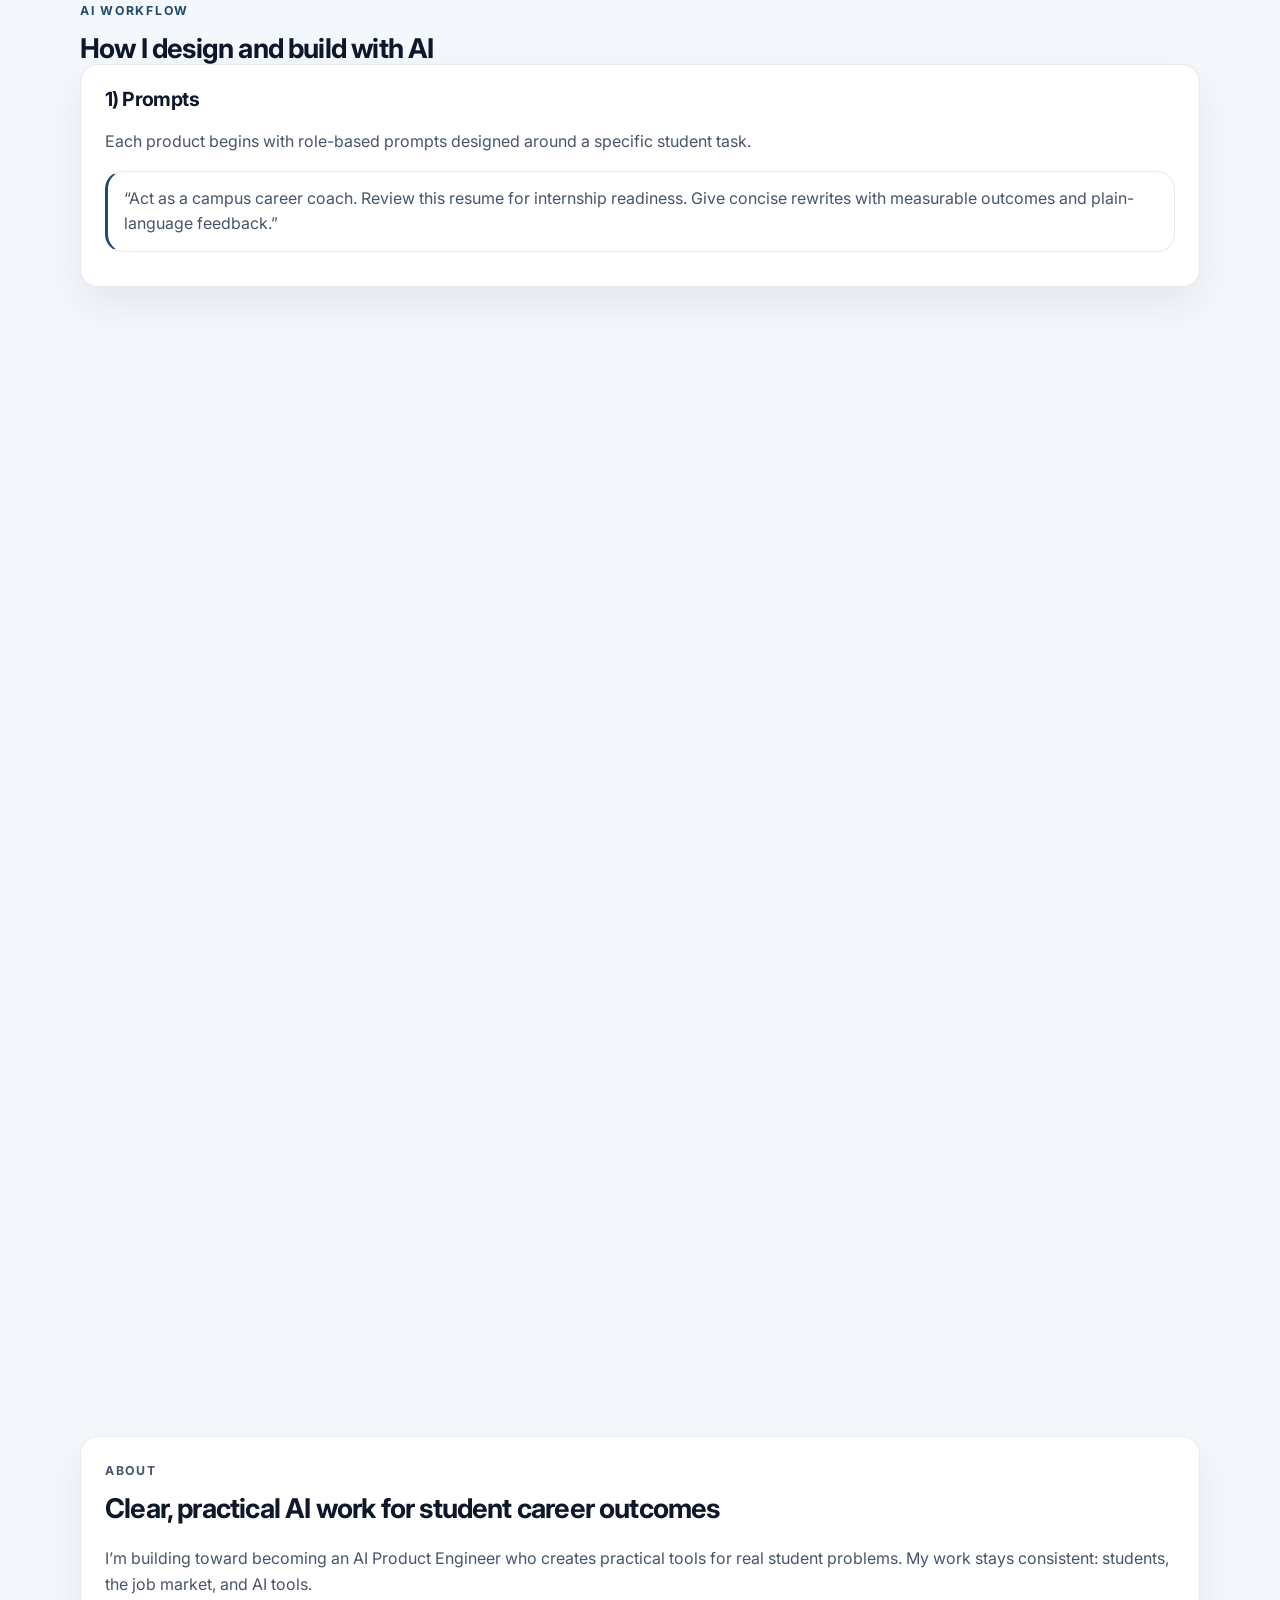
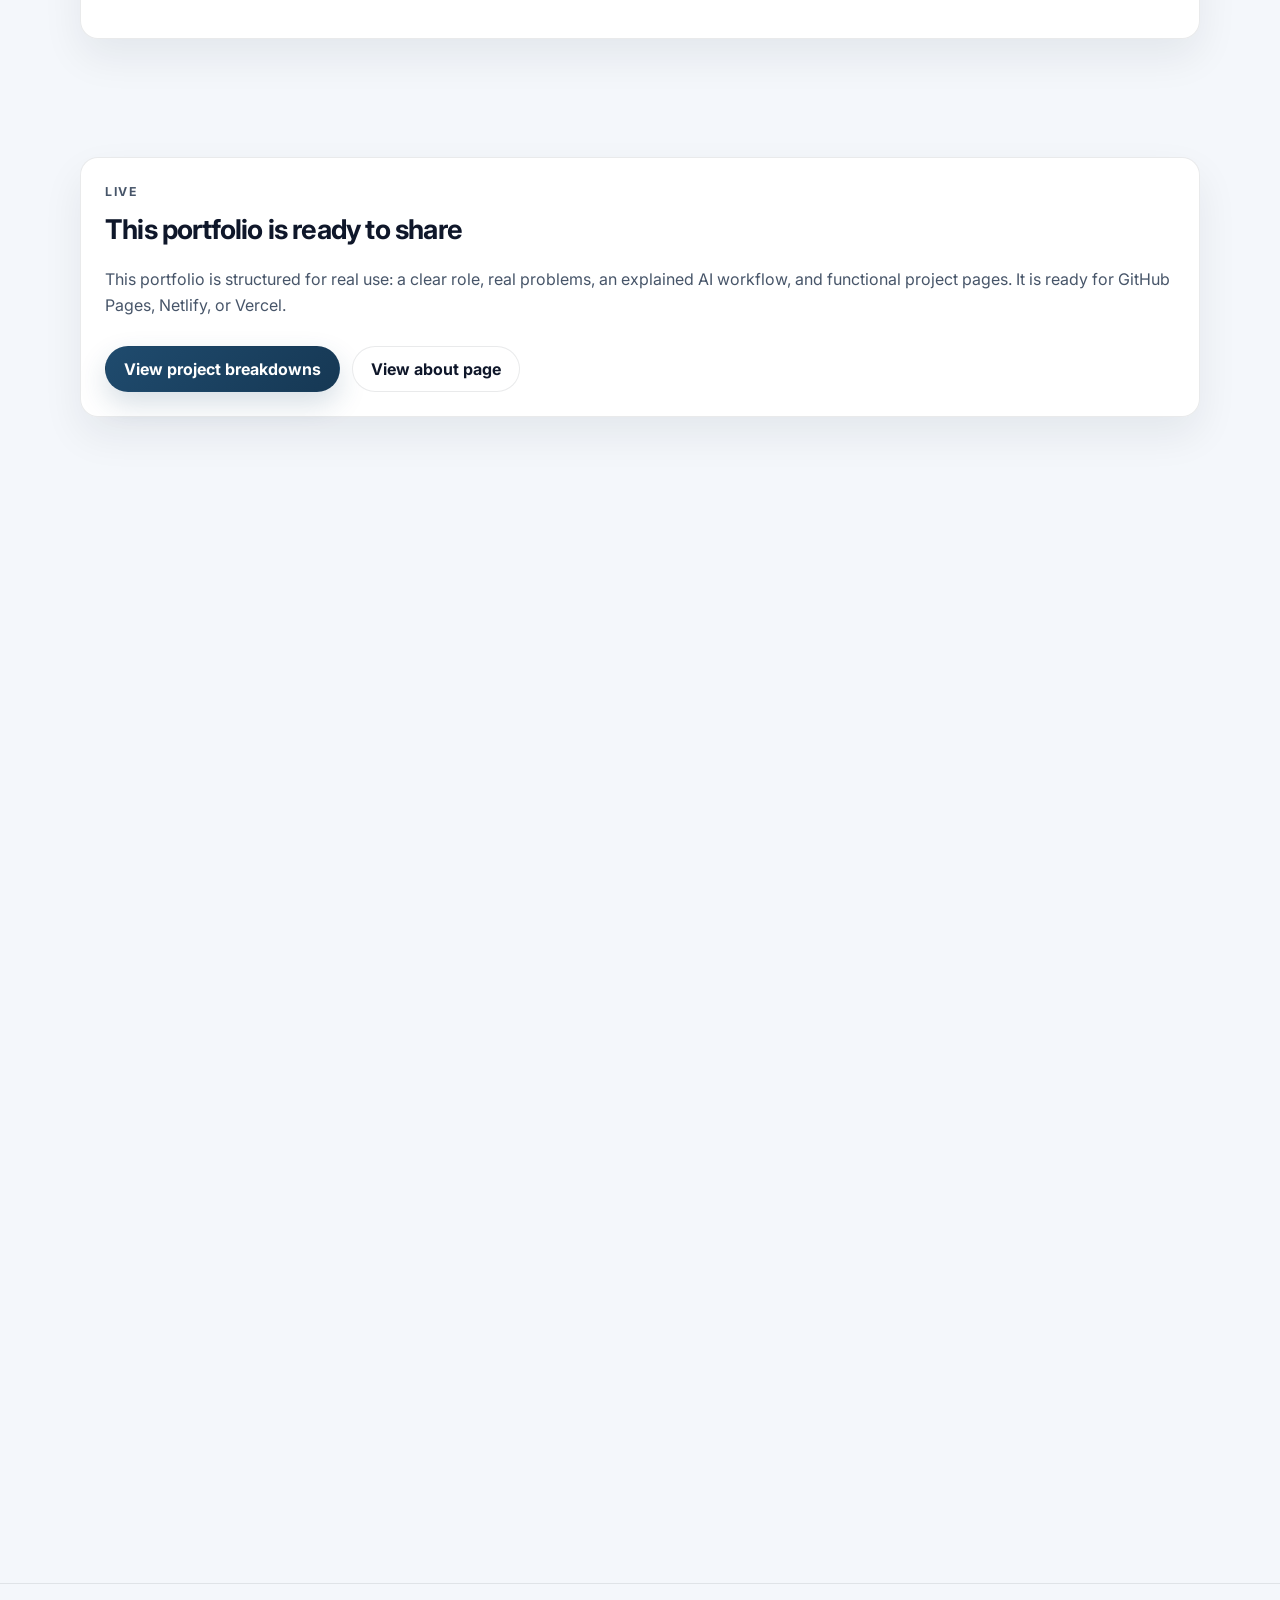
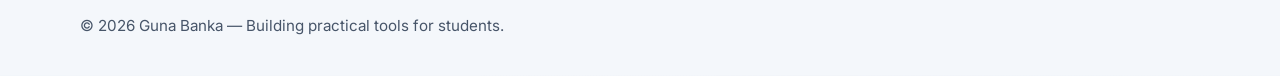
==== commit d11ee40e: "Add portfolio chatbot assistant" ====
--- a/index.html
+++ b/index.html
@@ -309,6 +309,61 @@
         </div>
       </section>
 
+      <section class="section" id="assistant">
+        <div class="container card chat-card">
+          <div class="section-head-inline">
+            <div>
+              <p class="kicker">Portfolio Assistant</p>
+              <h2 class="section-title">Ask the portfolio chatbot a question</h2>
+            </div>
+            <p class="section-caption">Ask about projects, workflow, goals, or what recruiters should notice.</p>
+          </div>
+          <div class="chat-layout">
+            <div>
+              <p class="chat-intro">
+                This assistant is trained to answer questions about Guna Banka's portfolio, projects, workflow, and
+                product thinking.
+              </p>
+              <div class="chat-suggestions" aria-label="Suggested chatbot questions">
+                <button class="chat-suggestion" type="button" data-chat-suggestion="What problem does the resume feedback project solve?">
+                  Ask about the resume tool
+                </button>
+                <button class="chat-suggestion" type="button" data-chat-suggestion="How does this portfolio show recruiter-ready product thinking?">
+                  Ask what recruiters should notice
+                </button>
+                <button class="chat-suggestion" type="button" data-chat-suggestion="What makes Guna's AI workflow practical instead of generic?">
+                  Ask about the AI workflow
+                </button>
+              </div>
+            </div>
+            <div class="chat-shell">
+              <div class="chat-messages output-box" id="chatMessages" aria-live="polite">
+                <article class="chat-message chat-message-assistant">
+                  <p class="chat-role">Portfolio Assistant</p>
+                  <p>
+                    Hi — I can answer questions about Guna's projects, workflow, portfolio goals, and how this work is
+                    positioned for students and recruiters.
+                  </p>
+                </article>
+              </div>
+              <form class="chat-form" id="chatForm">
+                <label class="sr-only" for="chatInput">Ask the portfolio assistant a question</label>
+                <textarea
+                  id="chatInput"
+                  class="demo-input chat-input"
+                  rows="3"
+                  placeholder="Ask something like: Which project is most relevant for recruiters?"
+                ></textarea>
+                <div class="chat-form-row">
+                  <p class="status-text" id="chatStatus" aria-live="polite">Ready for questions.</p>
+                  <button class="btn btn-primary" id="sendChat" type="submit">Send</button>
+                </div>
+              </form>
+            </div>
+          </div>
+        </div>
+      </section>
+
       <section class="section">
         <div class="container card">
           <p class="kicker">Links</p>
--- a/styles.css
+++ b/styles.css
@@ -1137,6 +1137,141 @@
   color: var(--muted);
 }
 
+.sr-only {
+  position: absolute;
+  width: 1px;
+  height: 1px;
+  padding: 0;
+  margin: -1px;
+  overflow: hidden;
+  clip: rect(0, 0, 0, 0);
+  white-space: nowrap;
+  border: 0;
+}
+
+.chat-card {
+  overflow: hidden;
+}
+
+.chat-layout {
+  display: grid;
+  grid-template-columns: minmax(240px, 0.72fr) minmax(0, 1.28fr);
+  gap: 22px;
+  align-items: start;
+}
+
+.chat-intro {
+  margin: 0 0 16px;
+}
+
+.chat-suggestions {
+  display: grid;
+  gap: 10px;
+}
+
+.chat-suggestion,
+.chat-followup {
+  border: 1px solid var(--border);
+  border-radius: 14px;
+  background: rgba(255, 255, 255, 0.98);
+  color: var(--text);
+  cursor: pointer;
+  font: inherit;
+  font-weight: 600;
+  padding: 12px 14px;
+  text-align: left;
+  transition: transform 0.18s ease, box-shadow 0.18s ease, border-color 0.18s ease;
+}
+
+.chat-suggestion:hover,
+.chat-followup:hover {
+  transform: translateY(-1px);
+  border-color: var(--border-strong);
+  box-shadow: 0 10px 22px rgba(15, 23, 42, 0.06);
+}
+
+.chat-shell {
+  display: grid;
+  gap: 12px;
+}
+
+.chat-messages {
+  display: grid;
+  gap: 12px;
+  min-height: 340px;
+  max-height: 460px;
+  overflow-y: auto;
+  padding-right: 8px;
+}
+
+.chat-message {
+  max-width: 90%;
+  padding: 12px 14px;
+  border: 1px solid var(--border);
+  border-radius: 16px;
+  background: rgba(248, 250, 252, 0.96);
+}
+
+.chat-message p {
+  margin: 0;
+}
+
+.chat-message p + p {
+  margin-top: 6px;
+}
+
+.chat-message-user {
+  justify-self: end;
+  background: rgba(31, 75, 110, 0.08);
+  border-color: rgba(31, 75, 110, 0.18);
+}
+
+.chat-role,
+.chat-followups-label {
+  color: var(--brand) !important;
+  font-size: 0.78rem;
+  font-weight: 800;
+  letter-spacing: 0.12em;
+  text-transform: uppercase;
+}
+
+.chat-form {
+  display: grid;
+  gap: 10px;
+}
+
+.chat-input {
+  min-height: 88px;
+  margin-bottom: 0;
+}
+
+.chat-form-row {
+  display: flex;
+  align-items: center;
+  justify-content: space-between;
+  gap: 12px;
+}
+
+.chat-form-row .status-text {
+  flex: 1;
+}
+
+.chat-followups {
+  display: grid;
+  gap: 8px;
+}
+
+.chat-followups-list {
+  display: flex;
+  flex-wrap: wrap;
+  gap: 8px;
+}
+
+.chat-followup {
+  border-radius: 999px;
+  padding: 8px 12px;
+}
+
 .output-box p {
   margin: 0 0 8px;
 }
